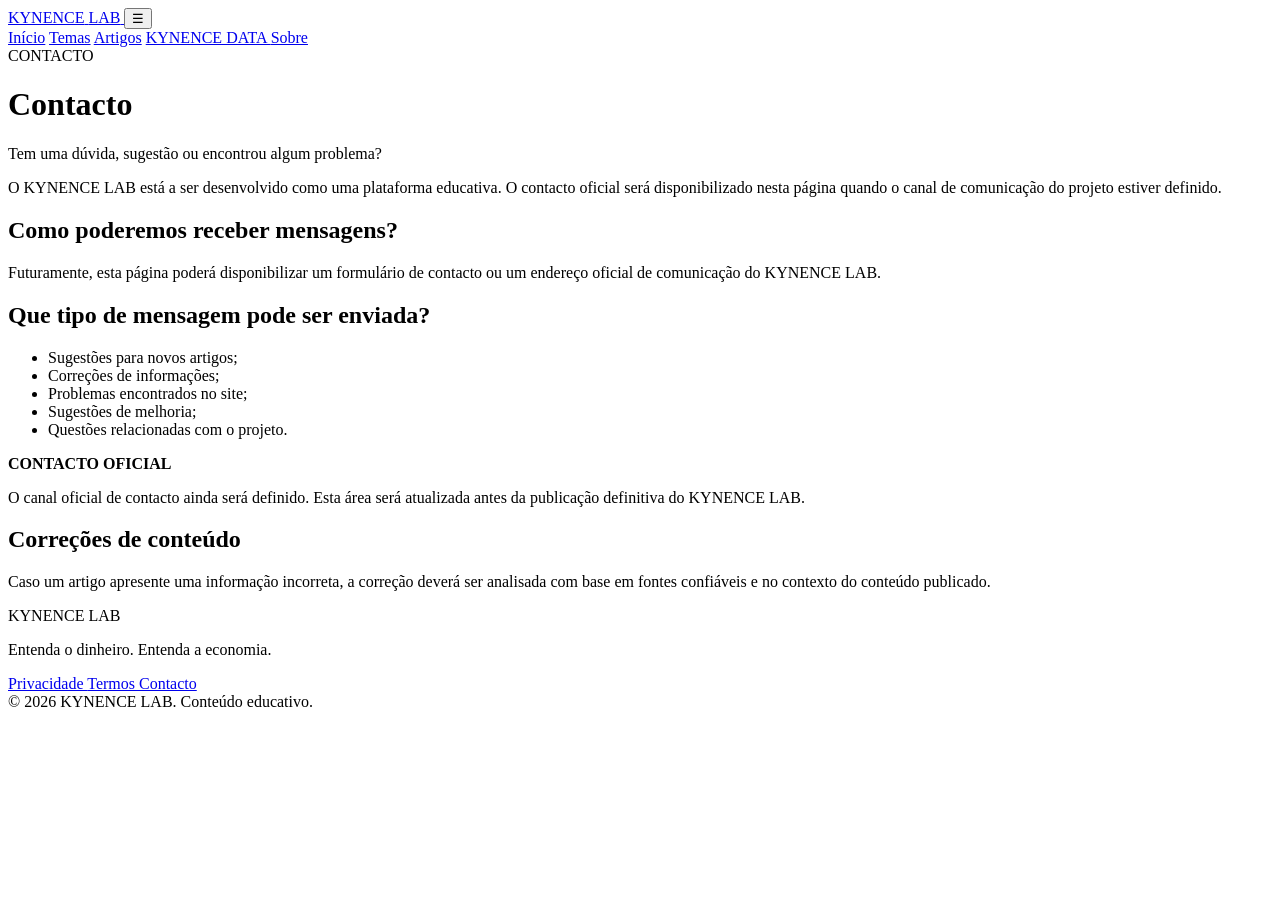
==== contacto.html @ fb1c8779 "Add files via upload" ====
<!DOCTYPE html><html lang="pt"><head><meta charset="UTF-8">

<meta
    name="viewport"
    content="width=device-width, initial-scale=1.0"
>

<title>Contacto — KYNENCE LAB</title>

<meta
    name="description"
    content="Entre em contacto com o KYNENCE LAB para questões, sugestões, correções ou informações sobre o projeto."
>

<meta
    name="robots"
    content="index, follow"
>

<meta
    name="author"
    content="KYNENCE LAB"
>

<meta
    name="theme-color"
    content="#0B1F33"
>

<meta
    property="og:type"
    content="website"
>

<meta
    property="og:site_name"
    content="KYNENCE LAB"
>

<meta
    property="og:title"
    content="Contacto — KYNENCE LAB"
>

<meta
    property="og:description"
    content="Entre em contacto com o KYNENCE LAB."
>

<meta
    property="og:locale"
    content="pt_PT"
>

<meta
    name="twitter:card"
    content="summary_large_image"
>

<meta
    name="twitter:title"
    content="Contacto — KYNENCE LAB"
>

<meta
    name="twitter:description"
    content="Entre em contacto com o KYNENCE LAB."
>

<link
    rel="stylesheet"
    href="Style.css"
>

</head><body><header class="header"><div class="header-container">

    <a
        href="index.html"
        class="logo"
        aria-label="KYNENCE LAB — Página inicial"
    >
        <span class="logo-main">KYNENCE</span>
        <span class="logo-lab">LAB</span>
    </a>

    <button
        class="menu-button"
        id="menuButton"
        type="button"
        aria-label="Abrir menu"
        aria-expanded="false"
        aria-controls="navigation"
    >
        ☰
    </button>

    <nav
        class="navigation"
        id="navigation"
        aria-label="Navegação principal"
    >

        <a href="index.html">Início</a>

        <a href="index.html#categorias">Temas</a>

        <a href="index.html#artigos">Artigos</a>

        <a href="index.html#kynenceDataSection">
            KYNENCE DATA
        </a>

        <a href="sobre.html">
            Sobre
        </a>

    </nav>

</div>

</header><main
    class="article-page"
    aria-labelledby="pageTitle"
><div class="container">

    <header class="article-header">

        <span class="article-category">
            CONTACTO
        </span>

        <h1 id="pageTitle">
            Contacto
        </h1>

        <p id="pageLead">
            Tem uma dúvida, sugestão ou encontrou algum problema?
        </p>

    </header>


    <article class="article-content">

        <p class="article-introduction">
            O KYNENCE LAB está a ser desenvolvido como uma
            plataforma educativa. O contacto oficial será
            disponibilizado nesta página quando o canal de
            comunicação do projeto estiver definido.
        </p>


        <h2>
            Como poderemos receber mensagens?
        </h2>

        <p>
            Futuramente, esta página poderá disponibilizar um
            formulário de contacto ou um endereço oficial de
            comunicação do KYNENCE LAB.
        </p>


        <h2>
            Que tipo de mensagem pode ser enviada?
        </h2>

        <ul>

            <li>
                Sugestões para novos artigos;
            </li>

            <li>
                Correções de informações;
            </li>

            <li>
                Problemas encontrados no site;
            </li>

            <li>
                Sugestões de melhoria;
            </li>

            <li>
                Questões relacionadas com o projeto.
            </li>

        </ul>


        <div class="info-box">

            <strong>
                CONTACTO OFICIAL
            </strong>

            <p>
                O canal oficial de contacto ainda será definido.
                Esta área será atualizada antes da publicação
                definitiva do KYNENCE LAB.
            </p>

        </div>


        <h2>
            Correções de conteúdo
        </h2>

        <p>
            Caso um artigo apresente uma informação incorreta,
            a correção deverá ser analisada com base em fontes
            confiáveis e no contexto do conteúdo publicado.
        </p>

    </article>

</div>

</main><footer class="footer"><div class="footer-container">

    <div class="footer-brand">

        <div class="logo">

            <span class="logo-main">
                KYNENCE
            </span>

            <span class="logo-lab">
                LAB
            </span>

        </div>

        <p>
            Entenda o dinheiro. Entenda a economia.
        </p>

    </div>


    <div class="footer-links">

        <a href="privacidade.html">
            Privacidade
        </a>

        <a href="termos.html">
            Termos
        </a>

        <a href="contacto.html">
            Contacto
        </a>

    </div>

</div>


<div class="footer-bottom">

    ©
    <span id="currentYear">
        2026
    </span>
    KYNENCE LAB. Conteúdo educativo.

</div>

</footer><script src="script.js"></script></body></html>
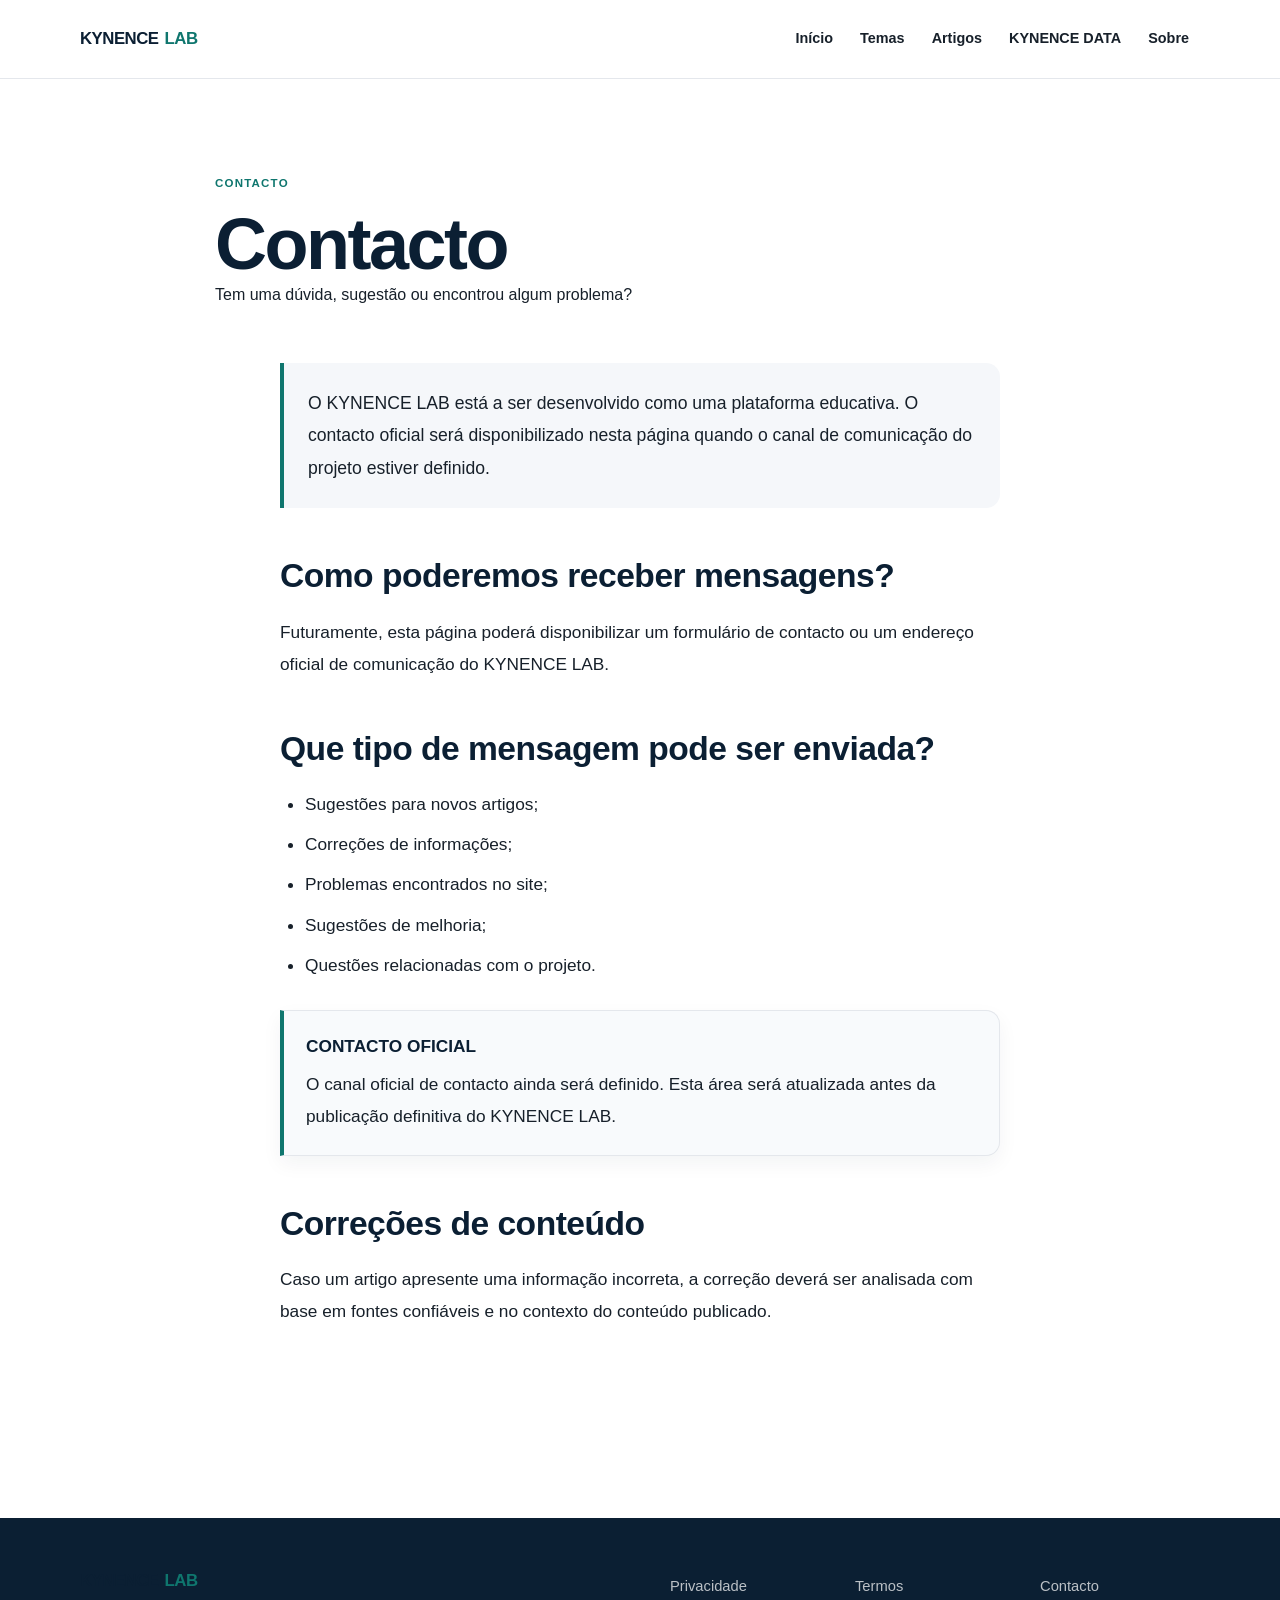
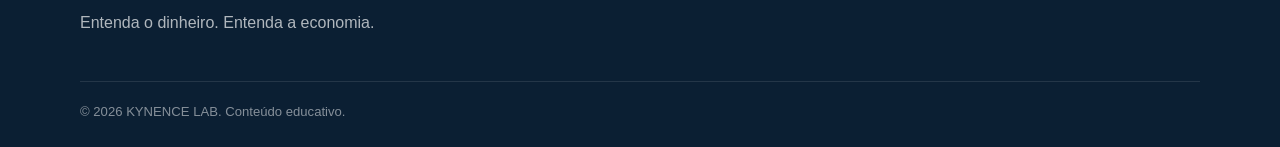
==== commit 90711f49: "Add files via upload Novo atualizações de erros." ====
--- a/contacto.html
+++ b/contacto.html
@@ -69,7 +69,7 @@
 
 <link
     rel="stylesheet"
-    href="Style.css"
+    href="style.css"
 >
 
 </head><body><header class="header"><div class="header-container">
--- a/style.css
+++ b/style.css
@@ -0,0 +1,4710 @@
+/* =========================================================
+   KYNENCE LAB
+   STYLE.CSS
+   V1.1 — SISTEMA VISUAL UNIFICADO
+   ========================================================= */
+
+
+/* =========================================================
+   1. VARIÁVEIS
+   ========================================================= */
+
+:root {
+
+    --navy: #0B1F33;
+    --navy-light: #123653;
+
+    --teal: #0F766E;
+    --teal-light: #5EEAD4;
+
+    --green: #16A34A;
+
+    --white: #FFFFFF;
+    --light: #F5F7FA;
+    --light-2: #F8FAFC;
+
+    --text: #17202A;
+    --muted: #667085;
+
+    --border: #E4E7EC;
+
+    --danger: #B42318;
+
+    --radius: 18px;
+    --radius-small: 12px;
+    --radius-large: 24px;
+
+    --max-width: 1120px;
+    --content-width: 720px;
+
+    --shadow-small:
+        0 8px 20px rgba(11, 31, 51, 0.05);
+
+    --shadow-medium:
+        0 15px 35px rgba(11, 31, 51, 0.08);
+
+    --shadow-large:
+        0 20px 50px rgba(11, 31, 51, 0.12);
+}
+
+
+/* =========================================================
+   2. RESET
+   ========================================================= */
+
+* {
+    margin: 0;
+    padding: 0;
+    box-sizing: border-box;
+}
+
+html {
+    scroll-behavior: smooth;
+}
+
+body {
+
+    min-height: 100vh;
+
+    font-family:
+        Inter,
+        -apple-system,
+        BlinkMacSystemFont,
+        "Segoe UI",
+        sans-serif;
+
+    background: var(--white);
+
+    color: var(--text);
+
+    line-height: 1.6;
+
+    -webkit-font-smoothing: antialiased;
+    text-rendering: optimizeLegibility;
+}
+
+img {
+    display: block;
+    max-width: 100%;
+}
+
+a {
+    color: inherit;
+    text-decoration: none;
+}
+
+button,
+input {
+    font: inherit;
+}
+
+button {
+    cursor: pointer;
+}
+
+::selection {
+    background: var(--teal);
+    color: var(--white);
+}
+
+
+/* =========================================================
+   3. CONTAINER
+   ========================================================= */
+
+.container {
+
+    width: min(
+        calc(100% - 40px),
+        var(--max-width)
+    );
+
+    margin-left: auto;
+    margin-right: auto;
+}
+
+
+/* =========================================================
+   4. HEADER
+   ========================================================= */
+
+.header {
+
+    position: sticky;
+
+    top: 0;
+
+    z-index: 1000;
+
+    background:
+        rgba(255, 255, 255, 0.96);
+
+    border-bottom:
+        1px solid var(--border);
+
+    backdrop-filter:
+        blur(12px);
+}
+
+.header-container {
+
+    width: min(
+        calc(100% - 40px),
+        var(--max-width)
+    );
+
+    min-height: 74px;
+
+    margin: auto;
+
+    display: flex;
+
+    align-items: center;
+
+    justify-content: space-between;
+}
+
+
+/* =========================================================
+   5. LOGO
+   ========================================================= */
+
+.logo {
+
+    display: inline-flex;
+
+    align-items: baseline;
+
+    gap: 6px;
+
+    font-size: 1.05rem;
+
+    font-weight: 800;
+
+    letter-spacing: -0.5px;
+}
+
+.logo-main {
+    color: var(--navy);
+}
+
+.logo-lab {
+    color: var(--teal);
+}
+
+
+/* =========================================================
+   6. MENU MOBILE
+   ========================================================= */
+
+.menu-button {
+
+    width: 44px;
+    height: 44px;
+
+    display: flex;
+
+    align-items: center;
+    justify-content: center;
+
+    border: 0;
+
+    border-radius: var(--radius-small);
+
+    background: var(--light);
+
+    color: var(--navy);
+
+    font-size: 1.2rem;
+
+    transition:
+        background 0.2s ease,
+        transform 0.2s ease;
+}
+
+.menu-button:hover {
+    background: #E9EDF2;
+}
+
+.menu-button:active {
+    transform: scale(0.96);
+}
+
+
+/* =========================================================
+   7. NAVEGAÇÃO
+   ========================================================= */
+
+.navigation {
+
+    display: none;
+
+    position: absolute;
+
+    top: 74px;
+
+    left: 16px;
+    right: 16px;
+
+    padding: 12px;
+
+    flex-direction: column;
+
+    background: var(--white);
+
+    border:
+        1px solid var(--border);
+
+    border-radius: 16px;
+
+    box-shadow: var(--shadow-large);
+}
+
+.navigation.active {
+    display: flex;
+}
+
+.navigation a {
+
+    display: block;
+
+    padding: 12px 14px;
+
+    border-radius: 10px;
+
+    color: var(--text);
+
+    font-size: 0.92rem;
+
+    font-weight: 600;
+
+    transition:
+        background 0.2s ease,
+        color 0.2s ease;
+}
+
+.navigation a:hover {
+
+    background: var(--light);
+
+    color: var(--teal);
+}
+
+
+/* =========================================================
+   8. HERO
+   ========================================================= */
+
+.hero {
+
+    background:
+        linear-gradient(
+            135deg,
+            var(--navy),
+            var(--navy-light)
+        );
+
+    color: var(--white);
+
+    padding:
+        85px 20px 80px;
+}
+
+.hero-content {
+
+    width: min(
+        100%,
+        var(--max-width)
+    );
+
+    margin: auto;
+}
+
+.eyebrow {
+
+    display: inline-block;
+
+    margin-bottom: 18px;
+
+    color: #8DD3CA;
+
+    font-size: 0.75rem;
+
+    font-weight: 800;
+
+    letter-spacing: 1.4px;
+
+    text-transform: uppercase;
+}
+
+.hero h1 {
+
+    max-width: 820px;
+
+    font-size:
+        clamp(
+            2.4rem,
+            9vw,
+            5rem
+        );
+
+    line-height: 1.02;
+
+    letter-spacing: -2.5px;
+}
+
+.hero h1 span {
+    color: #6CCBC1;
+}
+
+.hero p {
+
+    max-width: 620px;
+
+    margin-top: 24px;
+
+    color: #D5DEE8;
+
+    font-size: 1.05rem;
+
+    line-height: 1.75;
+}
+
+
+/* =========================================================
+   9. BOTÕES
+   ========================================================= */
+
+.primary-button,
+.secondary-button {
+
+    display: inline-flex;
+
+    align-items: center;
+    justify-content: center;
+
+    min-height: 46px;
+
+    margin-top: 28px;
+
+    padding:
+        12px 20px;
+
+    border-radius: 10px;
+
+    font-weight: 700;
+
+    transition:
+        transform 0.2s ease,
+        opacity 0.2s ease,
+        box-shadow 0.2s ease;
+}
+
+.primary-button {
+
+    background: var(--white);
+
+    color: var(--navy);
+}
+
+.secondary-button {
+
+    background: transparent;
+
+    color: var(--white);
+
+    border:
+        1px solid
+        rgba(255, 255, 255, 0.25);
+}
+
+.primary-button:hover,
+.secondary-button:hover {
+
+    transform:
+        translateY(-2px);
+
+    opacity: 0.92;
+}
+
+.text-button {
+
+    display: inline-block;
+
+    margin-top: 20px;
+
+    color: var(--teal);
+
+    font-weight: 800;
+
+    transition:
+        color 0.2s ease;
+}
+
+.text-button:hover {
+    color: var(--green);
+}
+
+
+/* =========================================================
+   10. SEÇÕES
+   ========================================================= */
+
+.section {
+
+    width: min(
+        calc(100% - 40px),
+        var(--max-width)
+    );
+
+    margin: auto;
+
+    padding:
+        70px 0;
+}
+
+.section-heading {
+    margin-bottom: 32px;
+}
+
+.section-label {
+
+    display: block;
+
+    margin-bottom: 10px;
+
+    color: var(--teal);
+
+    font-size: 0.75rem;
+
+    font-weight: 800;
+
+    letter-spacing: 1.3px;
+
+    text-transform: uppercase;
+}
+
+.section-heading h2 {
+
+    color: var(--navy);
+
+    font-size:
+        clamp(
+            1.8rem,
+            6vw,
+            3rem
+        );
+
+    line-height: 1.1;
+
+    letter-spacing: -1px;
+}
+
+.section-heading p {
+
+    max-width: 600px;
+
+    margin-top: 12px;
+
+    color: var(--muted);
+}
+
+
+/* =========================================================
+   11. CATEGORIAS
+   ========================================================= */
+
+.category-grid {
+
+    display: grid;
+
+    grid-template-columns: 1fr;
+
+    gap: 14px;
+}
+
+.category-card {
+
+    display: block;
+
+    padding: 24px;
+
+    border:
+        1px solid var(--border);
+
+    border-radius: var(--radius);
+
+    background: var(--white);
+
+    transition:
+        transform 0.2s ease,
+        box-shadow 0.2s ease,
+        border-color 0.2s ease;
+}
+
+.category-card:hover {
+
+    transform:
+        translateY(-3px);
+
+    box-shadow:
+        var(--shadow-medium);
+
+    border-color:
+        rgba(15, 118, 110, 0.25);
+}
+
+.category-icon {
+
+    display: block;
+
+    margin-bottom: 15px;
+
+    font-size: 1.8rem;
+}
+
+.category-card h3 {
+
+    color: var(--navy);
+
+    font-size: 1.15rem;
+}
+
+.category-card p {
+
+    margin-top: 8px;
+
+    color: var(--muted);
+
+    font-size: 0.92rem;
+}
+
+
+/* =========================================================
+   12. ARTIGO DESTAQUE
+   ========================================================= */
+
+.featured-section {
+    padding-top: 20px;
+}
+
+.featured-card {
+
+    overflow: hidden;
+
+    border-radius:
+        var(--radius-large);
+
+    background:
+        linear-gradient(
+            135deg,
+            var(--navy),
+            var(--navy-light)
+        );
+
+    color: var(--white);
+
+    box-shadow:
+        var(--shadow-medium);
+}
+
+.featured-content {
+    padding: 35px 25px;
+}
+
+.featured-card .article-category {
+    color: var(--teal-light);
+}
+
+.featured-card h2 {
+
+    margin-top: 12px;
+
+    font-size:
+        clamp(
+            1.8rem,
+            6vw,
+            3rem
+        );
+
+    line-height: 1.1;
+
+    letter-spacing: -1px;
+}
+
+.featured-card p {
+
+    max-width: 650px;
+
+    margin-top: 15px;
+
+    color: #D5DEE8;
+}
+
+.article-meta {
+
+    display: flex;
+
+    flex-wrap: wrap;
+
+    gap: 8px;
+
+    margin-top: 20px;
+
+    color: #AEBCCC;
+
+    font-size: 0.8rem;
+}
+
+.featured-card .text-button {
+    color: #7DD3C7;
+}
+
+
+/* =========================================================
+   13. GRID DE ARTIGOS
+   ========================================================= */
+
+.articles-grid {
+
+    display: grid;
+
+    grid-template-columns: 1fr;
+
+    gap: 18px;
+}
+
+.article-card {
+
+    min-width: 0;
+
+    padding: 25px;
+
+    border:
+        1px solid var(--border);
+
+    border-radius: var(--radius);
+
+    background: var(--white);
+
+    transition:
+        transform 0.2s ease,
+        box-shadow 0.2s ease,
+        border-color 0.2s ease;
+}
+
+.article-card:hover {
+
+    transform:
+        translateY(-4px);
+
+    box-shadow:
+        var(--shadow-medium);
+
+    border-color:
+        rgba(15, 118, 110, 0.25);
+}
+
+.article-card h3 {
+
+    margin-top: 10px;
+
+    color: var(--navy);
+
+    font-size: 1.25rem;
+
+    line-height: 1.3;
+}
+
+.article-card p {
+
+    margin-top: 10px;
+
+    color: var(--muted);
+
+    line-height: 1.7;
+}
+
+.article-category {
+
+    display: inline-block;
+
+    color: var(--teal);
+
+    font-size: 0.72rem;
+
+    font-weight: 800;
+
+    letter-spacing: 1.2px;
+
+    text-transform: uppercase;
+}
+
+.article-card-meta {
+
+    margin-top: 15px;
+
+    color: #8A95A3;
+
+    font-size: 0.78rem;
+}
+
+.article-link {
+
+    display: inline-block;
+
+    margin-top: 16px;
+
+    color: var(--teal);
+
+    font-size: 0.9rem;
+
+    font-weight: 800;
+
+    transition:
+        color 0.2s ease;
+}
+
+.article-link:hover {
+    color: var(--green);
+}
+
+
+/* =========================================================
+   14. ESTADO VAZIO
+   ========================================================= */
+
+.empty-state {
+
+    grid-column:
+        1 / -1;
+
+    padding: 35px;
+
+    text-align: center;
+
+    border:
+        1px dashed var(--border);
+
+    border-radius: var(--radius);
+
+    background: var(--light);
+}
+
+.empty-state h3 {
+    color: var(--navy);
+}
+
+.empty-state p {
+
+    margin-top: 8px;
+
+    color: var(--muted);
+}
+
+
+/* =========================================================
+   15. KYNENCE DATA
+   ========================================================= */
+
+.data-section {
+
+    width: min(
+        calc(100% - 40px),
+        var(--max-width)
+    );
+
+    margin:
+        20px auto 75px;
+
+    padding:
+        45px 25px;
+
+    border-radius:
+        var(--radius-large);
+
+    background: var(--light);
+
+    display: grid;
+
+    gap: 35px;
+}
+
+.data-content h2 {
+
+    color: var(--navy);
+
+    font-size:
+        clamp(
+            1.8rem,
+            6vw,
+            3rem
+        );
+
+    line-height: 1.1;
+}
+
+.data-content p {
+
+    max-width: 550px;
+
+    margin-top: 15px;
+
+    color: var(--muted);
+}
+
+.data-visual {
+
+    min-height: 180px;
+
+    display: flex;
+
+    align-items: center;
+
+    justify-content: center;
+}
+
+.chart-placeholder {
+
+    position: relative;
+
+    width: 100%;
+
+    max-width: 400px;
+
+    height: 180px;
+
+    overflow: hidden;
+
+    border-bottom:
+        2px solid #B8C2CC;
+}
+
+.chart-placeholder span {
+
+    position: absolute;
+
+    bottom: 10px;
+    left: 50%;
+
+    transform:
+        translateX(-50%);
+
+    color: #9AA5B1;
+
+    font-size: 0.75rem;
+
+    font-weight: 800;
+
+    letter-spacing: 2px;
+}
+
+.chart-line {
+
+    position: absolute;
+
+    width: 120%;
+    height: 100px;
+
+    left: -10%;
+    top: 45px;
+
+    border-top:
+        4px solid var(--teal);
+
+    transform:
+        rotate(-5deg);
+}
+
+
+/* =========================================================
+   16. SOBRE
+   ========================================================= */
+
+.about-box {
+
+    max-width: 760px;
+
+    padding:
+        35px 25px;
+
+    border-left:
+        4px solid var(--teal);
+
+    border-radius:
+        0 var(--radius) var(--radius) 0;
+
+    background: var(--light);
+}
+
+.about-box h2 {
+
+    color: var(--navy);
+
+    font-size:
+        clamp(
+            1.8rem,
+            6vw,
+            2.7rem
+        );
+
+    line-height: 1.1;
+}
+
+.about-box p {
+
+    margin-top: 18px;
+
+    color: var(--muted);
+
+    line-height: 1.75;
+}
+
+
+/* =========================================================
+   17. PÁGINAS DE CATEGORIA
+   ========================================================= */
+
+.category-page {
+    min-height: 60vh;
+}
+
+.category-header {
+
+    padding:
+        65px 20px 55px;
+
+    background: var(--light);
+
+    border-bottom:
+        1px solid var(--border);
+}
+
+.category-header > * {
+
+    width: min(
+        100%,
+        var(--max-width)
+    );
+
+    margin-left: auto;
+    margin-right: auto;
+}
+
+.category-header h1 {
+
+    margin-top: 12px;
+
+    color: var(--navy);
+
+    font-size:
+        clamp(
+            2rem,
+            7vw,
+            3.5rem
+        );
+
+    line-height: 1.05;
+
+    letter-spacing: -1.5px;
+}
+
+.category-header p {
+
+    max-width: 700px;
+
+    margin-top: 18px;
+
+    color: var(--muted);
+
+    font-size: 1.05rem;
+
+    line-height: 1.7;
+}
+
+
+/* =========================================================
+   18. PÁGINA DE PESQUISA
+   ========================================================= */
+
+.search-page {
+    min-height: 60vh;
+}
+
+.search-header {
+
+    padding:
+        60px 20px 55px;
+
+    background:
+        linear-gradient(
+            135deg,
+            var(--navy),
+            var(--navy-light)
+        );
+
+    color: var(--white);
+}
+
+.search-header > * {
+
+    width: min(
+        100%,
+        var(--max-width)
+    );
+
+    margin-left: auto;
+    margin-right: auto;
+}
+
+.search-header h1 {
+
+    margin-top: 12px;
+
+    color: var(--white);
+
+    font-size:
+        clamp(
+            2rem,
+            8vw,
+            3.5rem
+        );
+
+    line-height: 1.05;
+}
+
+.search-header p {
+
+    max-width: 700px;
+
+    margin-top: 16px;
+
+    color:
+        rgba(255, 255, 255, 0.78);
+
+    line-height: 1.7;
+}
+
+
+/* =========================================================
+   19. FORMULÁRIO DE PESQUISA
+   ========================================================= */
+
+.search-form {
+
+    display: flex;
+
+    flex-direction: column;
+
+    gap: 12px;
+
+    max-width: 760px;
+
+    margin-top: 28px;
+}
+
+.search-form input {
+
+    width: 100%;
+
+    min-height: 52px;
+
+    padding:
+        0 17px;
+
+    border:
+        2px solid transparent;
+
+    border-radius: 12px;
+
+    background: var(--white);
+
+    color: var(--text);
+
+    font-family: inherit;
+
+    font-size: 1rem;
+
+    outline: none;
+
+    transition:
+        border-color 0.2s ease,
+        box-shadow 0.2s ease;
+}
+
+.search-form input::placeholder {
+    color: #8A95A3;
+}
+
+.search-form input:focus {
+
+    border-color:
+        var(--teal);
+
+    box-shadow:
+        0 0 0 4px
+        rgba(15, 118, 110, 0.18);
+}
+
+.search-button {
+
+    min-height: 52px;
+
+    padding:
+        0 20px;
+
+    border: 0;
+
+    border-radius: 12px;
+
+    background: var(--green);
+
+    color: var(--white);
+
+    font-weight: 800;
+
+    transition:
+        transform 0.2s ease,
+        filter 0.2s ease,
+        box-shadow 0.2s ease;
+}
+
+.search-button:hover {
+
+    filter: brightness(0.95);
+
+    transform:
+        translateY(-1px);
+
+    box-shadow:
+        0 8px 20px
+        rgba(0, 0, 0, 0.12);
+}
+
+.search-button:active {
+    transform: translateY(0);
+}
+
+.search-button:focus-visible {
+
+    outline:
+        3px solid var(--white);
+
+    outline-offset: 3px;
+}
+
+.search-info {
+
+    margin-bottom: 25px;
+
+    color: var(--muted);
+
+    font-size: 0.95rem;
+
+    font-weight: 700;
+}
+
+
+/* =========================================================
+   20. PÁGINA DO ARTIGO
+   ========================================================= */
+
+.article-page {
+
+    min-height: 60vh;
+
+    padding:
+        60px 20px 90px;
+}
+
+.article-header {
+
+    max-width: 850px;
+
+    margin: auto;
+
+    text-align: left;
+}
+
+.article-header h1 {
+
+    margin-top: 12px;
+
+    color: var(--navy);
+
+    font-size:
+        clamp(
+            2.3rem,
+            9vw,
+            4.5rem
+        );
+
+    line-height: 1.05;
+
+    letter-spacing: -2px;
+}
+
+.article-lead {
+
+    max-width: 720px;
+
+    margin-top: 20px;
+
+    color: var(--muted);
+
+    font-size:
+        clamp(
+            1.05rem,
+            3vw,
+            1.3rem
+        );
+
+    line-height: 1.7;
+}
+
+.article-information {
+
+    display: flex;
+
+    flex-wrap: wrap;
+
+    gap:
+        8px 14px;
+
+    margin-top: 22px;
+
+    padding-top: 18px;
+
+    border-top:
+        1px solid var(--border);
+
+    color: #7A8695;
+
+    font-size: 0.82rem;
+}
+
+
+/* =========================================================
+   21. CONTEÚDO DO ARTIGO
+   ========================================================= */
+
+.article-content {
+
+    width: min(
+        calc(100% - 0px),
+        var(--content-width)
+    );
+
+    margin:
+        55px auto 0;
+
+    font-size: 1.05rem;
+}
+
+.article-content p {
+
+    margin-top: 20px;
+
+    color: var(--text);
+
+    line-height: 1.85;
+}
+
+.article-content h2 {
+
+    margin-top: 48px;
+
+    color: var(--navy);
+
+    font-size:
+        clamp(
+            1.5rem,
+            5vw,
+            2.1rem
+        );
+
+    line-height: 1.2;
+
+    letter-spacing: -0.5px;
+}
+
+.article-content ul {
+
+    margin-top: 20px;
+
+    padding-left: 25px;
+}
+
+.article-content li {
+
+    margin-top: 10px;
+
+    color: var(--text);
+
+    line-height: 1.75;
+}
+
+.article-introduction {
+
+    margin-top: 0;
+
+    padding: 24px;
+
+    border-left:
+        4px solid var(--teal);
+
+    border-radius:
+        0 14px 14px 0;
+
+    background: var(--light);
+
+    color: #344054;
+
+    font-size: 1.1rem;
+
+    font-weight: 500;
+}
+
+.article-introduction p {
+    margin-top: 0;
+}
+
+
+/* =========================================================
+   22. CAIXA DE INFORMAÇÃO
+   ========================================================= */
+
+.info-box {
+
+    margin:
+        30px 0;
+
+    padding: 22px;
+
+    border:
+        1px solid var(--border);
+
+    border-left:
+        4px solid var(--teal);
+
+    border-radius:
+        0 14px 14px 0;
+
+    background: var(--light-2);
+
+    box-shadow:
+        var(--shadow-small);
+}
+
+.info-box strong {
+    color: var(--navy);
+}
+
+.info-box p {
+    margin-top: 8px;
+}
+
+
+/* =========================================================
+   23. RESUMO DO ARTIGO
+   ========================================================= */
+
+.article-summary {
+
+    margin-top: 55px;
+
+    padding: 28px;
+
+    border-radius: var(--radius);
+
+    background: var(--navy);
+
+    color: var(--white);
+}
+
+.article-summary h2 {
+
+    margin-top: 0;
+
+    color: var(--white);
+}
+
+.article-summary p {
+
+    color:
+        rgba(255, 255, 255, 0.82);
+}
+
+.article-summary li {
+
+    color: #D5DEE8;
+}
+
+
+/* =========================================================
+   24. AVISO EDUCACIONAL
+   ========================================================= */
+
+.article-disclaimer {
+
+    margin-top: 35px;
+
+    padding: 22px;
+
+    border:
+        1px solid
+        rgba(15, 118, 110, 0.2);
+
+    border-radius: 14px;
+
+    background:
+        rgba(15, 118, 110, 0.06);
+
+    color: var(--muted);
+
+    font-size: 0.9rem;
+
+    line-height: 1.7;
+}
+
+.article-disclaimer strong {
+    color: var(--navy);
+}
+
+.article-disclaimer p {
+    margin-top: 8px;
+}
+
+
+/* =========================================================
+   25. FONTES
+   ========================================================= */
+
+.article-sources {
+
+    margin-top: 50px;
+
+    padding-top: 30px;
+
+    border-top:
+        1px solid var(--border);
+}
+
+.article-sources h2 {
+
+    margin-top: 0;
+
+    color: var(--navy);
+
+    font-size: 1.4rem;
+}
+
+.article-sources p {
+
+    color: var(--muted);
+
+    font-size: 0.92rem;
+}
+
+.article-sources ul {
+    margin-top: 15px;
+}
+
+
+/* =========================================================
+   26. ARTIGOS RELACIONADOS
+   ========================================================= */
+
+.related-articles {
+
+    margin-top: 60px;
+
+    padding-top: 35px;
+
+    border-top:
+        1px solid var(--border);
+}
+
+.related-articles h2 {
+
+    margin-top: 0;
+
+    color: var(--navy);
+}
+
+.related-grid {
+
+    display: grid;
+
+    grid-template-columns: 1fr;
+
+    gap: 14px;
+
+    margin-top: 20px;
+}
+
+.related-card {
+
+    display: block;
+
+    padding: 20px;
+
+    border:
+        1px solid var(--border);
+
+    border-radius: 15px;
+
+    background: var(--white);
+
+    transition:
+        transform 0.2s ease,
+        box-shadow 0.2s ease,
+        border-color 0.2s ease;
+}
+
+.related-card:hover {
+
+    transform:
+        translateY(-2px);
+
+    box-shadow:
+        var(--shadow-small);
+
+    border-color:
+        rgba(15, 118, 110, 0.25);
+}
+
+.related-card span {
+
+    display: block;
+
+    color: var(--teal);
+
+    font-size: 0.7rem;
+
+    font-weight: 800;
+
+    letter-spacing: 1px;
+
+    text-transform: uppercase;
+}
+
+.related-card strong {
+
+    display: block;
+
+    margin-top: 7px;
+
+    color: var(--navy);
+}
+
+
+/* =========================================================
+   27. RODAPÉ
+   ========================================================= */
+
+.site-footer,
+.footer {
+
+    margin-top: 80px;
+
+    padding:
+        50px 20px 0;
+
+    background: var(--navy);
+
+    color: var(--white);
+}
+
+.footer-container,
+.footer-main {
+
+    width: min(
+        100%,
+        var(--max-width)
+    );
+
+    margin: auto;
+
+    display: flex;
+
+    flex-direction: column;
+
+    gap: 32px;
+
+    padding-bottom: 35px;
+}
+
+.footer-brand {
+    max-width: 340px;
+}
+
+.footer-brand p,
+.footer-main p {
+
+    margin-top: 14px;
+
+    color:
+        rgba(255, 255, 255, 0.68);
+
+    line-height: 1.7;
+}
+
+.footer-logo {
+
+    display: inline-flex;
+
+    align-items: baseline;
+
+    gap: 7px;
+
+    text-decoration: none;
+}
+
+.footer-logo .logo-main {
+    color: var(--white);
+}
+
+.footer-logo .logo-lab {
+    color: var(--teal-light);
+}
+
+.footer-links {
+
+    display: grid;
+
+    grid-template-columns:
+        repeat(2, minmax(0, 1fr));
+
+    gap:
+        8px 20px;
+
+    margin: 0;
+
+    padding: 0;
+}
+
+.footer-links a {
+
+    display: block;
+
+    padding: 8px 0;
+
+    color:
+        rgba(255, 255, 255, 0.72);
+
+    font-size: 0.92rem;
+
+    line-height: 1.4;
+
+    transition:
+        color 0.2s ease;
+}
+
+.footer-links a:hover {
+    color: var(--white);
+}
+
+.footer-bottom {
+
+    width: min(
+        100%,
+        var(--max-width)
+    );
+
+    margin: auto;
+
+    padding:
+        20px 0 25px;
+
+    border-top:
+        1px solid
+        rgba(255, 255, 255, 0.10);
+
+    color:
+        rgba(255, 255, 255, 0.50);
+
+    font-size: 0.82rem;
+
+    line-height: 1.5;
+}
+
+
+/* =========================================================
+   28. ACESSIBILIDADE
+   ========================================================= */
+
+.sr-only {
+
+    position: absolute;
+
+    width: 1px;
+    height: 1px;
+
+    padding: 0;
+    margin: -1px;
+
+    overflow: hidden;
+
+    clip: rect(0, 0, 0, 0);
+
+    white-space: nowrap;
+
+    border: 0;
+}
+
+a:focus-visible,
+button:focus-visible,
+input:focus-visible {
+
+    outline:
+        3px solid var(--teal);
+
+    outline-offset: 3px;
+}
+
+
+/* =========================================================
+   29. TABLET
+   ========================================================= */
+
+@media (min-width: 600px) {
+
+    .category-grid {
+
+        grid-template-columns:
+            repeat(2, 1fr);
+    }
+
+    .articles-grid {
+
+        grid-template-columns:
+            repeat(2, 1fr);
+    }
+
+    .data-section {
+
+        padding:
+            55px 45px;
+
+        grid-template-columns:
+            1fr 1fr;
+
+        align-items: center;
+    }
+
+    .related-grid {
+
+        grid-template-columns:
+            repeat(2, 1fr);
+    }
+}
+
+
+/* =========================================================
+   30. DESKTOP
+   ========================================================= */
+
+@media (min-width: 850px) {
+
+    .header-container {
+        min-height: 78px;
+    }
+
+    .menu-button {
+        display: none;
+    }
+
+    .navigation {
+
+        position: static;
+
+        display: flex;
+
+        flex-direction: row;
+
+        align-items: center;
+
+        gap: 5px;
+
+        padding: 0;
+
+        border: 0;
+
+        border-radius: 0;
+
+        box-shadow: none;
+
+        background: transparent;
+    }
+
+    .navigation a {
+
+        padding:
+            8px 11px;
+
+        font-size: 0.9rem;
+    }
+
+    .hero {
+
+        padding:
+            130px 25px 120px;
+    }
+
+    .section {
+        padding:
+            85px 0;
+    }
+
+    .category-grid {
+
+        grid-template-columns:
+            repeat(3, 1fr);
+    }
+
+    .articles-grid {
+
+        grid-template-columns:
+            repeat(3, 1fr);
+    }
+
+    .data-section {
+
+        margin-bottom: 100px;
+    }
+
+    .article-page {
+
+        padding:
+            90px 20px 110px;
+    }
+
+    .article-header h1 {
+        letter-spacing: -2.5px;
+    }
+
+    .category-header {
+
+        padding:
+            90px 20px 70px;
+    }
+
+    .search-header {
+
+        padding:
+            90px 20px 75px;
+    }
+
+    .search-form {
+
+        flex-direction: row;
+
+        align-items: stretch;
+    }
+
+    .search-form input {
+        flex: 1;
+    }
+
+    .search-button {
+        min-width: 150px;
+    }
+
+    .footer-container,
+    .footer-main {
+
+        display: grid;
+
+        grid-template-columns:
+            minmax(240px, 1fr)
+            minmax(300px, 1fr);
+
+        gap: 60px;
+
+        align-items: start;
+
+        padding-bottom: 45px;
+    }
+
+    .footer-links {
+
+        grid-template-columns:
+            repeat(3, minmax(0, 1fr));
+
+        gap:
+            10px 25px;
+    }
+}
+
+
+/* =========================================================
+   31. TELAS GRANDES
+   ========================================================= */
+
+@media (min-width: 1100px) {
+
+    .hero h1 {
+        max-width: 900px;
+    }
+
+    .featured-content {
+        padding:
+            50px 55px;
+    }
+
+    .article-content {
+        font-size: 1.08rem;
+    }
+}
+
+
+/* =========================================================
+   32. REDUZIR MOVIMENTO
+   ========================================================= */
+
+@media (prefers-reduced-motion: reduce) {
+
+    html {
+        scroll-behavior: auto;
+    }
+
+    *,
+    *::before,
+    *::after {
+
+        transition: none !important;
+
+        animation: none !important;
+    }
+}
+
+
+/* =========================================================
+   FIM DO STYLE.CSS
+   KYNENCE LAB V1.1
+   ========================================================= */
+   
+/* ==========================================================
+   KYNENCE DATA V1
+   ========================================================== */
+
+
+/* ----------------------------------------------------------
+   SECÇÃO
+   ---------------------------------------------------------- */
+
+.data-section {
+    padding: 72px 0;
+    background: var(--light);
+}
+
+
+/* ----------------------------------------------------------
+   CABEÇALHO
+   ---------------------------------------------------------- */
+
+.data-section .section-heading {
+    max-width: 720px;
+    margin-bottom: 32px;
+}
+
+.data-section .section-label {
+    display: inline-block;
+
+    margin-bottom: 10px;
+
+    font-size: 0.78rem;
+    font-weight: 800;
+
+    letter-spacing: 0.08em;
+    text-transform: uppercase;
+
+    color: var(--teal);
+}
+
+.data-section .section-heading h2 {
+    margin: 0 0 12px;
+
+    font-size: clamp(1.8rem, 5vw, 2.5rem);
+    line-height: 1.15;
+
+    color: var(--navy);
+}
+
+.data-section .section-heading p {
+    margin: 0;
+
+    line-height: 1.7;
+
+    color: var(--muted);
+}
+
+
+/* ----------------------------------------------------------
+   GRELHA DOS INDICADORES
+   ---------------------------------------------------------- */
+
+.data-grid {
+    display: grid;
+
+    grid-template-columns: 1fr;
+
+    gap: 16px;
+}
+
+
+/* ----------------------------------------------------------
+   CARTÃO
+   ---------------------------------------------------------- */
+
+.data-card {
+    padding: 22px;
+
+    background: var(--white);
+
+    border: 1px solid var(--border);
+    border-radius: var(--radius);
+
+    box-shadow: 0 8px 24px rgba(11, 31, 51, 0.05);
+
+    transition:
+        transform 0.2s ease,
+        box-shadow 0.2s ease,
+        border-color 0.2s ease;
+}
+
+.data-card:hover {
+    transform: translateY(-3px);
+
+    border-color: rgba(15, 118, 110, 0.3);
+
+    box-shadow: 0 14px 30px rgba(11, 31, 51, 0.09);
+}
+
+
+/* ----------------------------------------------------------
+   PARTE SUPERIOR
+   ---------------------------------------------------------- */
+
+.data-card-top {
+    display: flex;
+
+    align-items: center;
+    justify-content: space-between;
+
+    gap: 12px;
+
+    margin-bottom: 18px;
+}
+
+.data-card-name {
+    margin: 0;
+
+    font-size: 1rem;
+    font-weight: 750;
+
+    color: var(--navy);
+}
+
+.data-card-period {
+    flex-shrink: 0;
+
+    padding: 5px 9px;
+
+    border-radius: 999px;
+
+    background: var(--light);
+
+    font-size: 0.72rem;
+    font-weight: 700;
+
+    color: var(--muted);
+}
+
+
+/* ----------------------------------------------------------
+   VALOR
+   ---------------------------------------------------------- */
+
+.data-card-value {
+    display: flex;
+
+    align-items: baseline;
+
+    gap: 5px;
+
+    margin-bottom: 8px;
+}
+
+.data-card-number {
+    font-size: 2rem;
+    font-weight: 800;
+
+    line-height: 1;
+
+    color: var(--navy);
+}
+
+.data-card-unit {
+    font-size: 0.9rem;
+    font-weight: 700;
+
+    color: var(--muted);
+}
+
+
+/* ----------------------------------------------------------
+   VARIAÇÃO
+   ---------------------------------------------------------- */
+
+.data-card-variation {
+    display: inline-flex;
+
+    align-items: center;
+
+    padding: 5px 9px;
+
+    border-radius: 999px;
+
+    font-size: 0.75rem;
+    font-weight: 750;
+
+    margin-bottom: 14px;
+}
+
+.data-card-variation.neutro {
+    background: var(--light);
+
+    color: var(--muted);
+}
+
+.data-card-variation.positivo {
+    background: #ECFDF3;
+
+    color: var(--green);
+}
+
+.data-card-variation.negativo {
+    background: #FEF2F2;
+
+    color: #B42318;
+}
+
+
+/* ----------------------------------------------------------
+   DESCRIÇÃO
+   ---------------------------------------------------------- */
+
+.data-card-description {
+    margin: 0;
+
+    font-size: 0.88rem;
+    line-height: 1.6;
+
+    color: var(--muted);
+}
+
+
+/* ----------------------------------------------------------
+   FONTE
+   ---------------------------------------------------------- */
+
+.data-card-source {
+    margin-top: 18px;
+    padding-top: 14px;
+
+    border-top: 1px solid var(--border);
+
+    font-size: 0.72rem;
+
+    color: var(--muted);
+}
+
+.data-card-source strong {
+    color: var(--text);
+}
+
+
+/* ----------------------------------------------------------
+   RODAPÉ DA SECÇÃO
+   ---------------------------------------------------------- */
+
+.data-footer {
+    margin-top: 22px;
+
+    padding: 16px 18px;
+
+    border-left: 4px solid var(--teal);
+
+    background: var(--white);
+
+    border-radius: var(--radius-small);
+}
+
+.data-footer p {
+    margin: 0;
+
+    font-size: 0.82rem;
+    line-height: 1.6;
+
+    color: var(--muted);
+}
+
+.data-footer strong {
+    color: var(--text);
+}
+
+
+/* ----------------------------------------------------------
+   TABLET
+   ---------------------------------------------------------- */
+
+@media (min-width: 600px) {
+
+    .data-grid {
+        grid-template-columns: repeat(2, 1fr);
+    }
+
+}
+
+
+/* ----------------------------------------------------------
+   DESKTOP
+   ---------------------------------------------------------- */
+
+@media (min-width: 900px) {
+
+    .data-section {
+        padding: 90px 0;
+    }
+
+    .data-grid {
+        grid-template-columns: repeat(4, 1fr);
+    }
+
+    .data-card {
+        min-height: 260px;
+    }
+
+}
+
+
+/* ----------------------------------------------------------
+   ACESSIBILIDADE
+   ---------------------------------------------------------- */
+
+@media (prefers-reduced-motion: reduce) {
+
+    .data-card {
+        transition: none;
+    }
+
+    .data-card:hover {
+        transform: none;
+    }
+
+}
+
+/* ==========================================================
+   KYNENCE DATA V1.5
+   Apresentação profissional dos indicadores
+   ========================================================== */
+
+
+/* ----------------------------------------------------------
+   Estado do indicador
+   ---------------------------------------------------------- */
+
+.data-card-status {
+    display: inline-flex;
+    align-items: center;
+    justify-content: center;
+
+    padding: 5px 9px;
+
+    border-radius: 999px;
+
+    font-size: 0.7rem;
+    font-weight: 700;
+
+    white-space: nowrap;
+}
+
+.data-card-status.positivo {
+    background: #DCFCE7;
+    color: #166534;
+}
+
+.data-card-status.neutro {
+    background: #F2F4F7;
+    color: #667085;
+}
+
+
+/* ----------------------------------------------------------
+   Topo do cartão
+   ---------------------------------------------------------- */
+
+.data-card-top {
+    display: flex;
+    align-items: flex-start;
+    justify-content: space-between;
+    gap: 12px;
+}
+
+
+/* ----------------------------------------------------------
+   Nome do indicador
+   ---------------------------------------------------------- */
+
+.data-card-name {
+    display: block;
+
+    font-size: 0.95rem;
+    font-weight: 800;
+
+    color: var(--navy);
+
+    line-height: 1.35;
+}
+
+
+/* ----------------------------------------------------------
+   Período
+   ---------------------------------------------------------- */
+
+.data-card-period {
+    display: block;
+
+    margin-top: 4px;
+
+    font-size: 0.75rem;
+    color: var(--muted);
+}
+
+
+/* ----------------------------------------------------------
+   Valor
+   ---------------------------------------------------------- */
+
+.data-card-value {
+    display: flex;
+    align-items: baseline;
+    gap: 7px;
+
+    margin-top: 22px;
+    margin-bottom: 14px;
+}
+
+
+.data-card-number {
+    font-size: clamp(1.7rem, 5vw, 2.25rem);
+
+    font-weight: 800;
+
+    line-height: 1;
+
+    color: var(--navy);
+
+    letter-spacing: -0.03em;
+}
+
+
+.data-card-unit {
+    font-size: 0.9rem;
+
+    font-weight: 700;
+
+    color: var(--teal);
+}
+
+
+/* ----------------------------------------------------------
+   Descrição
+   ---------------------------------------------------------- */
+
+.data-card-description {
+    margin: 0 0 18px;
+
+    font-size: 0.82rem;
+
+    line-height: 1.55;
+
+    color: var(--muted);
+}
+
+
+/* ----------------------------------------------------------
+   Fonte
+   ---------------------------------------------------------- */
+
+.data-card-source {
+    display: flex;
+    align-items: center;
+    gap: 5px;
+
+    padding-top: 13px;
+
+    border-top: 1px solid var(--border);
+
+    font-size: 0.75rem;
+
+    color: var(--muted);
+}
+
+
+.data-card-source a {
+    color: var(--teal);
+
+    font-weight: 700;
+
+    text-decoration: none;
+}
+
+
+.data-card-source a:hover {
+    text-decoration: underline;
+}
+
+
+.data-source-arrow {
+    margin-left: 2px;
+}
+
+
+/* ----------------------------------------------------------
+   Cartão
+   ---------------------------------------------------------- */
+
+.data-card {
+    position: relative;
+
+    overflow: hidden;
+
+    transition:
+        transform 0.2s ease,
+        box-shadow 0.2s ease,
+        border-color 0.2s ease;
+}
+
+
+.data-card:hover {
+    transform: translateY(-3px);
+
+    border-color: rgba(15, 118, 110, 0.25);
+
+    box-shadow:
+        0 12px 30px rgba(11, 31, 51, 0.08);
+}
+
+
+/* ----------------------------------------------------------
+   Barra superior decorativa
+   ---------------------------------------------------------- */
+
+.data-card::before {
+    content: "";
+
+    position: absolute;
+
+    top: 0;
+    left: 0;
+
+    width: 100%;
+    height: 3px;
+
+    background: var(--teal);
+}
+
+
+/* ----------------------------------------------------------
+   Estado vazio
+   ---------------------------------------------------------- */
+
+.data-empty {
+    grid-column: 1 / -1;
+
+    padding: 30px;
+
+    border: 1px dashed var(--border);
+
+    border-radius: var(--radius);
+
+    text-align: center;
+
+    color: var(--muted);
+}
+
+
+/* ----------------------------------------------------------
+   Tablet
+   ---------------------------------------------------------- */
+
+@media (min-width: 700px) {
+
+    .data-card-status {
+        font-size: 0.72rem;
+    }
+
+}
+
+
+/* ----------------------------------------------------------
+   Desktop
+   ---------------------------------------------------------- */
+
+@media (min-width: 1024px) {
+
+    .data-card-number {
+        font-size: 2rem;
+    }
+
+}
+
+/* ==========================================================
+   KYNENCE DATA V1.6-B
+   HISTÓRICO DOS INDICADORES
+   ========================================================== */
+
+
+/* ----------------------------------------------------------
+   Botão "Ver histórico"
+   ---------------------------------------------------------- */
+
+.data-history-button {
+    
+    width: 100%;
+    
+    margin-top: 16px;
+    
+    padding: 10px 14px;
+    
+    border: 1px solid var(--border);
+    
+    border-radius: 10px;
+    
+    background: var(--light-2);
+    
+    color: var(--navy);
+    
+    font-family: inherit;
+    
+    font-size: 0.82rem;
+    
+    font-weight: 700;
+    
+    cursor: pointer;
+    
+    transition:
+        background 0.2s ease,
+        border-color 0.2s ease;
+    
+}
+
+
+.data-history-button:hover {
+    
+    background: var(--light);
+    
+    border-color: var(--teal);
+    
+}
+
+
+/* ----------------------------------------------------------
+   Área do histórico
+   ---------------------------------------------------------- */
+
+.data-history {
+    
+    display: none;
+    
+    margin-top: 14px;
+    
+    padding-top: 14px;
+    
+    border-top: 1px solid var(--border);
+    
+}
+
+
+.data-history.aberto {
+    
+    display: block;
+    
+}
+
+
+/* ----------------------------------------------------------
+   Cabeçalho
+   ---------------------------------------------------------- */
+
+.data-history-header {
+    
+    display: flex;
+    
+    align-items: center;
+    
+    justify-content: space-between;
+    
+    gap: 10px;
+    
+    margin-bottom: 10px;
+    
+}
+
+
+.data-history-header strong {
+    
+    color: var(--navy);
+    
+    font-size: 0.85rem;
+    
+}
+
+
+.data-history-header span {
+    
+    color: var(--muted);
+    
+    font-size: 0.72rem;
+    
+}
+
+
+/* ----------------------------------------------------------
+   Lista
+   ---------------------------------------------------------- */
+
+.data-history-list {
+    
+    display: flex;
+    
+    flex-direction: column;
+    
+    gap: 6px;
+    
+}
+
+
+/* ----------------------------------------------------------
+   Linha
+   ---------------------------------------------------------- */
+
+.data-history-row {
+    
+    display: flex;
+    
+    align-items: center;
+    
+    justify-content: space-between;
+    
+    gap: 12px;
+    
+    padding: 8px 10px;
+    
+    border-radius: 8px;
+    
+    background: var(--light-2);
+    
+}
+
+
+.data-history-year {
+    
+    color: var(--muted);
+    
+    font-size: 0.78rem;
+    
+    font-weight: 600;
+    
+}
+
+
+.data-history-value {
+    
+    color: var(--navy);
+    
+    font-size: 0.82rem;
+    
+}
+
+
+.data-history-value small {
+    
+    color: var(--teal);
+    
+    font-size: 0.7rem;
+    
+    font-weight: 700;
+    
+}
+
+
+/* ----------------------------------------------------------
+   Histórico vazio
+   ---------------------------------------------------------- */
+
+.data-history-empty {
+    
+    padding: 12px;
+    
+    border-radius: 8px;
+    
+    background: var(--light-2);
+    
+    color: var(--muted);
+    
+    font-size: 0.78rem;
+    
+    text-align: center;
+    
+}
+
+
+/* ----------------------------------------------------------
+   Acessibilidade
+   ---------------------------------------------------------- */
+
+.data-history-button:focus-visible {
+    
+    outline: 3px solid rgba(15, 118, 110, 0.25);
+    
+    outline-offset: 2px;
+    
+}
+
+
+/* ----------------------------------------------------------
+   Desktop
+   ---------------------------------------------------------- */
+
+@media (min-width: 1024px) {
+    
+    .data-history-row {
+        
+        padding: 9px 11px;
+        
+    }
+    
+}
+
+/* ==========================================================
+   KYNENCE DATA V1.6-C
+   GRÁFICOS HISTÓRICOS
+   ========================================================== */
+
+
+/* ----------------------------------------------------------
+   Área do gráfico
+   ---------------------------------------------------------- */
+
+.data-chart-wrapper {
+
+    margin-top: 18px;
+
+    padding: 14px;
+
+    border: 1px solid var(--border);
+
+    border-radius: 14px;
+
+    background: var(--white);
+
+}
+
+
+/* ----------------------------------------------------------
+   Cabeçalho do gráfico
+   ---------------------------------------------------------- */
+
+.data-chart-heading {
+
+    display: flex;
+
+    align-items: center;
+
+    justify-content: space-between;
+
+    gap: 10px;
+
+    margin-bottom: 8px;
+
+}
+
+
+.data-chart-heading strong {
+
+    color: var(--navy);
+
+    font-size: 0.82rem;
+
+}
+
+
+.data-chart-heading span {
+
+    color: var(--muted);
+
+    font-size: 0.7rem;
+
+}
+
+
+/* ----------------------------------------------------------
+   Gráfico
+   ---------------------------------------------------------- */
+
+.data-chart {
+
+    width: 100%;
+
+    overflow: hidden;
+
+}
+
+
+.data-chart svg {
+
+    display: block;
+
+    width: 100%;
+
+    height: 190px;
+
+}
+
+
+/* ----------------------------------------------------------
+   Grade
+   ---------------------------------------------------------- */
+
+.data-chart-grid {
+
+    stroke: var(--border);
+
+    stroke-width: 1;
+
+    stroke-dasharray: 4 5;
+
+}
+
+
+/* ----------------------------------------------------------
+   Linha
+   ---------------------------------------------------------- */
+
+.data-chart-line {
+
+    stroke: var(--teal);
+
+    stroke-width: 3;
+
+    stroke-linecap: round;
+
+    stroke-linejoin: round;
+
+}
+
+
+/* ----------------------------------------------------------
+   Pontos
+   ---------------------------------------------------------- */
+
+.data-chart-point {
+
+    fill: var(--white);
+
+    stroke: var(--teal);
+
+    stroke-width: 3;
+
+}
+
+
+/* ----------------------------------------------------------
+   Escala
+   ---------------------------------------------------------- */
+
+.data-chart-scale {
+
+    fill: var(--muted);
+
+    font-size: 10px;
+
+}
+
+
+/* ----------------------------------------------------------
+   Anos
+   ---------------------------------------------------------- */
+
+.data-chart-label {
+
+    fill: var(--muted);
+
+    font-size: 10px;
+
+}
+
+
+/* ----------------------------------------------------------
+   Gráfico sem dados
+   ---------------------------------------------------------- */
+
+.data-chart-empty {
+
+    margin-top: 18px;
+
+    padding: 20px 12px;
+
+    border-radius: 12px;
+
+    background: var(--light-2);
+
+    color: var(--muted);
+
+    font-size: 0.78rem;
+
+    text-align: center;
+
+}
+
+
+/* ----------------------------------------------------------
+   Histórico
+   ---------------------------------------------------------- */
+
+.data-history {
+
+    display: none;
+
+    margin-top: 14px;
+
+    padding-top: 14px;
+
+    border-top: 1px solid var(--border);
+
+}
+
+
+.data-history.aberto {
+
+    display: block;
+
+}
+
+
+/* ----------------------------------------------------------
+   Botão
+   ---------------------------------------------------------- */
+
+.data-history-button {
+
+    width: 100%;
+
+    margin-top: 16px;
+
+    padding: 10px 14px;
+
+    border: 1px solid var(--border);
+
+    border-radius: 10px;
+
+    background: var(--light-2);
+
+    color: var(--navy);
+
+    font-family: inherit;
+
+    font-size: 0.82rem;
+
+    font-weight: 700;
+
+    cursor: pointer;
+
+    transition:
+        background 0.2s ease,
+        border-color 0.2s ease;
+
+}
+
+
+.data-history-button:hover {
+
+    background: var(--light);
+
+    border-color: var(--teal);
+
+}
+
+
+/* ----------------------------------------------------------
+   Cabeçalho histórico
+   ---------------------------------------------------------- */
+
+.data-history-header {
+
+    display: flex;
+
+    align-items: center;
+
+    justify-content: space-between;
+
+    gap: 10px;
+
+    margin-bottom: 10px;
+
+}
+
+
+.data-history-header strong {
+
+    color: var(--navy);
+
+    font-size: 0.85rem;
+
+}
+
+
+.data-history-header span {
+
+    color: var(--muted);
+
+    font-size: 0.72rem;
+
+}
+
+
+/* ----------------------------------------------------------
+   Lista histórica
+   ---------------------------------------------------------- */
+
+.data-history-list {
+
+    display: flex;
+
+    flex-direction: column;
+
+    gap: 6px;
+
+}
+
+
+.data-history-row {
+
+    display: flex;
+
+    align-items: center;
+
+    justify-content: space-between;
+
+    gap: 12px;
+
+    padding: 8px 10px;
+
+    border-radius: 8px;
+
+    background: var(--light-2);
+
+}
+
+
+.data-history-year {
+
+    color: var(--muted);
+
+    font-size: 0.78rem;
+
+    font-weight: 600;
+
+}
+
+
+.data-history-value {
+
+    color: var(--navy);
+
+    font-size: 0.82rem;
+
+}
+
+
+.data-history-value small {
+
+    color: var(--teal);
+
+    font-size: 0.7rem;
+
+    font-weight: 700;
+
+}
+
+
+/* ----------------------------------------------------------
+   Histórico vazio
+   ---------------------------------------------------------- */
+
+.data-history-empty {
+
+    padding: 12px;
+
+    border-radius: 8px;
+
+    background: var(--light-2);
+
+    color: var(--muted);
+
+    font-size: 0.78rem;
+
+    text-align: center;
+
+}
+
+
+/* ----------------------------------------------------------
+   Acessibilidade
+   ---------------------------------------------------------- */
+
+.data-history-button:focus-visible {
+
+    outline: 3px solid rgba(15, 118, 110, 0.25);
+
+    outline-offset: 2px;
+
+}
+
+
+/* ----------------------------------------------------------
+   Desktop
+   ---------------------------------------------------------- */
+
+@media (min-width: 1024px) {
+
+    .data-chart svg {
+
+        height: 210px;
+
+    }
+
+}
+
+/* =========================================================
+   KYNENCE DATA — INFORMAÇÕES DOS INDICADORES
+   V1.7-B
+   ========================================================= */
+
+.data-card-actions {
+    display: flex;
+    flex-wrap: wrap;
+    gap: 8px;
+    margin-top: 16px;
+}
+
+.data-card-actions .data-history-button {
+    flex: 1 1 auto;
+}
+
+
+/* =========================================================
+   PAINEL DE INFORMAÇÕES
+   ========================================================= */
+
+.data-info-panel {
+    margin-top: 18px;
+    padding-top: 18px;
+    border-top: 1px solid var(--border);
+}
+
+
+.data-info-list {
+    display: flex;
+    flex-direction: column;
+    gap: 16px;
+    margin-top: 16px;
+}
+
+
+.data-info-item {
+    display: flex;
+    flex-direction: column;
+    gap: 5px;
+}
+
+
+.data-info-label {
+    font-size: 0.75rem;
+    font-weight: 700;
+    color: var(--muted);
+    text-transform: uppercase;
+    letter-spacing: 0.04em;
+}
+
+
+.data-info-item p {
+    margin: 0;
+    color: var(--text);
+    font-size: 0.9rem;
+    line-height: 1.6;
+}
+
+
+/* =========================================================
+   TÓPICOS
+   ========================================================= */
+
+.data-info-topics {
+    display: flex;
+    flex-wrap: wrap;
+    gap: 6px;
+}
+
+
+.data-info-topic {
+    display: inline-flex;
+    align-items: center;
+    padding: 5px 9px;
+    border-radius: 999px;
+    background: var(--light);
+    border: 1px solid var(--border);
+    color: var(--text);
+    font-size: 0.75rem;
+}
+
+
+/* =========================================================
+   FONTE
+   ========================================================= */
+
+.data-info-source {
+    padding-top: 4px;
+}
+
+
+.data-info-source a {
+    color: var(--teal);
+    font-weight: 700;
+    text-decoration: none;
+}
+
+
+.data-info-source a:hover {
+    text-decoration: underline;
+}
+
+
+/* =========================================================
+   MOBILE
+   ========================================================= */
+
+@media (max-width: 480px) {
+    
+    .data-card-actions {
+        flex-direction: column;
+    }
+    
+    
+    .data-card-actions .data-history-button {
+        width: 100%;
+    }
+    
+}
+
+/* =========================================================
+   KYNENCE LAB — CORREÇÃO DO MENU MOBILE
+   ========================================================= */
+
+/* Menu fechado no telemóvel */
+@media (max-width: 767px) {
+    
+    .navigation {
+        display: none;
+        width: 100%;
+    }
+    
+    /* Quando o JavaScript adiciona esta classe,
+       o menu passa a aparecer */
+    .navigation.menu-aberto {
+        display: flex;
+        flex-direction: column;
+        width: 100%;
+    }
+    
+    .navigation.menu-aberto ul {
+        display: flex;
+        flex-direction: column;
+        width: 100%;
+        gap: 0;
+        margin: 0;
+        padding: 0;
+    }
+    
+    .navigation.menu-aberto li {
+        width: 100%;
+    }
+    
+    .navigation.menu-aberto a {
+        display: block;
+        width: 100%;
+        padding: 14px 0;
+    }
+}
+
+/* =========================================================
+   KYNENCE DATA V1.8 — SELETOR DE INDICADORES
+   ========================================================= */
+
+.data-selector {
+    margin-bottom: 24px;
+    padding: 18px;
+    background: var(--white);
+    border: 1px solid var(--border);
+    border-radius: var(--radius);
+}
+
+.data-selector label {
+    display: block;
+    margin-bottom: 8px;
+    
+    font-size: 0.85rem;
+    font-weight: 700;
+    color: var(--text);
+}
+
+.data-selector select {
+    width: 100%;
+    min-height: 46px;
+    
+    padding: 10px 14px;
+    
+    border: 1px solid var(--border);
+    border-radius: var(--radius-small);
+    
+    background: var(--white);
+    color: var(--text);
+    
+    font: inherit;
+    cursor: pointer;
+}
+
+.data-selector select:focus {
+    outline: 2px solid var(--teal);
+    outline-offset: 2px;
+}
+
+.data-selector-help {
+    margin: 8px 0 0;
+    
+    font-size: 0.82rem;
+    line-height: 1.5;
+    color: var(--muted);
+}
+
+@media (min-width: 769px) {
+    
+    .data-selector {
+        max-width: 520px;
+    }
+    
+}
+
+/* ==================================================
+   KYNENCE DATA — COMPARAÇÃO
+   Layout compacto e responsivo
+   ================================================== */
+
+.data-comparison {
+    width: 100%;
+    max-width: 100%;
+    min-width: 0;
+
+    box-sizing: border-box;
+
+    margin-top: 24px;
+    margin-bottom: 28px;
+    padding: 20px;
+
+    background: var(--white);
+    border: 1px solid var(--border);
+    border-radius: var(--radius);
+
+    /* Muito importante em layouts flex/grid */
+    overflow: hidden;
+}
+
+
+/* ==================================================
+   TÍTULO
+   ================================================== */
+
+.data-comparison-heading {
+    width: 100%;
+    min-width: 0;
+}
+
+.data-comparison-heading h3 {
+    margin: 6px 0 8px;
+
+    color: var(--text);
+    font-size: 1.25rem;
+}
+
+.data-comparison-heading p {
+    margin: 0;
+
+    color: var(--muted);
+
+    line-height: 1.6;
+    font-size: 0.9rem;
+}
+
+
+/* ==================================================
+   SELETORES
+   ================================================== */
+
+.data-comparison-selectors {
+    display: flex;
+
+    width: 100%;
+    max-width: 100%;
+    min-width: 0;
+
+    align-items: flex-end;
+
+    gap: 12px;
+
+    margin-top: 20px;
+}
+
+.data-comparison-field {
+    flex: 1 1 0;
+
+    width: 0;
+    min-width: 0;
+}
+
+.data-comparison-field label {
+    display: block;
+
+    margin-bottom: 7px;
+
+    font-size: 0.8rem;
+    font-weight: 700;
+
+    color: var(--text);
+}
+
+.data-comparison-field select {
+    display: block;
+
+    width: 100%;
+    max-width: 100%;
+    min-width: 0;
+    min-height: 44px;
+
+    padding: 9px 12px;
+
+    border: 1px solid var(--border);
+    border-radius: var(--radius-small);
+
+    background: var(--white);
+    color: var(--text);
+
+    font: inherit;
+
+    box-sizing: border-box;
+}
+
+.data-comparison-field select:focus {
+    outline: 2px solid var(--teal);
+    outline-offset: 2px;
+}
+
+
+/* ==================================================
+   VS
+   ================================================== */
+
+.data-comparison-vs {
+    flex: 0 0 38px;
+
+    display: flex;
+
+    align-items: center;
+    justify-content: center;
+
+    width: 38px;
+    height: 38px;
+
+    border-radius: 50%;
+
+    background: var(--light);
+    border: 1px solid var(--border);
+
+    color: var(--muted);
+
+    font-size: 0.72rem;
+    font-weight: 800;
+}
+
+
+/* ==================================================
+   RESULTADO
+   ================================================== */
+
+.data-comparison-result {
+    width: 100%;
+    max-width: 100%;
+    min-width: 0;
+
+    margin-top: 20px;
+
+    /* Impede o conteúdo de aumentar o cartão */
+    overflow: hidden;
+}
+
+
+/* ==================================================
+   TABELA — ÁREA COM SCROLL
+   ================================================== */
+
+.data-comparison-table-wrapper {
+    display: block;
+
+    width: 100%;
+    max-width: 100%;
+    min-width: 0;
+
+    margin-top: 18px;
+
+    box-sizing: border-box;
+
+    /*
+       O scroll horizontal fica EXCLUSIVAMENTE
+       nesta caixa.
+    */
+    overflow-x: auto;
+    overflow-y: hidden;
+
+    -webkit-overflow-scrolling: touch;
+
+    border: 1px solid var(--border);
+    border-radius: var(--radius-small);
+
+    background: var(--white);
+}
+
+
+/* ==================================================
+   TABELA
+   ================================================== */
+
+.data-comparison-table {
+    width: 100%;
+
+    border-collapse: collapse;
+    border-spacing: 0;
+
+    font-size: 0.84rem;
+}
+
+
+/* ==================================================
+   CÉLULAS
+   ================================================== */
+
+.data-comparison-table th,
+.data-comparison-table td {
+    padding: 13px 14px;
+
+    text-align: left;
+
+    border-bottom: 1px solid var(--border);
+
+    white-space: nowrap;
+}
+
+.data-comparison-table th {
+    background: var(--light);
+
+    color: var(--text);
+
+    font-size: 0.76rem;
+    font-weight: 800;
+
+    letter-spacing: 0.01em;
+}
+
+.data-comparison-table td {
+    color: var(--text);
+}
+
+.data-comparison-table tbody tr:last-child td {
+    border-bottom: none;
+}
+
+.data-comparison-table tbody tr:hover {
+    background: var(--light-2);
+}
+
+
+/* ==================================================
+   PRIMEIRA COLUNA
+   ================================================== */
+
+.data-comparison-table th:first-child,
+.data-comparison-table td:first-child {
+    font-weight: 700;
+}
+
+
+/* ==================================================
+   VALORES E UNIDADES
+   ================================================== */
+
+.data-comparison-value {
+    font-weight: 700;
+    color: var(--text);
+}
+
+.data-comparison-unit {
+    color: var(--muted);
+
+    font-weight: 600;
+
+    font-size: 0.78em;
+}
+
+
+/* ==================================================
+   NOTA
+   ================================================== */
+
+.data-comparison-note {
+    width: 100%;
+    max-width: 100%;
+    min-width: 0;
+
+    margin: 12px 2px 0;
+
+    box-sizing: border-box;
+
+    color: var(--muted);
+
+    font-size: 0.78rem;
+    line-height: 1.55;
+
+    overflow-wrap: break-word;
+}
+
+
+/* ==================================================
+   TELEMÓVEL
+   ================================================== */
+
+@media (max-width: 600px) {
+
+    .data-comparison {
+        width: 100%;
+        max-width: 100%;
+        min-width: 0;
+
+        padding: 16px;
+
+        box-sizing: border-box;
+    }
+
+
+    /* Os dois campos ficam menores sem
+       aumentar o cartão */
+    .data-comparison-selectors {
+        width: 100%;
+        max-width: 100%;
+        min-width: 0;
+
+        flex-direction: column;
+        align-items: stretch;
+
+        gap: 12px;
+    }
+
+
+    .data-comparison-field {
+        width: 100%;
+        min-width: 0;
+    }
+
+
+    .data-comparison-field select {
+        width: 100%;
+        max-width: 100%;
+    }
+
+
+    .data-comparison-vs {
+        align-self: center;
+
+        flex: 0 0 34px;
+
+        width: 34px;
+        height: 34px;
+    }
+
+
+    .data-comparison-result {
+        width: 100%;
+        max-width: 100%;
+        min-width: 0;
+
+        overflow: hidden;
+    }
+
+
+    /*
+       A tabela pode ficar maior que o telefone,
+       mas somente o wrapper terá scroll.
+    */
+    .data-comparison-table-wrapper {
+        width: 100%;
+        max-width: 100%;
+        min-width: 0;
+
+        overflow-x: auto;
+        overflow-y: hidden;
+    }
+
+
+    .data-comparison-table {
+        /*
+           Começa com a largura disponível.
+           Se o conteúdo precisar de mais espaço,
+           o wrapper permite deslizar.
+        */
+        width: 100%;
+    }
+
+
+    .data-comparison-table th,
+    .data-comparison-table td {
+        padding: 11px 12px;
+
+        font-size: 0.8rem;
+    }
+
+
+    .data-comparison-note {
+        font-size: 0.75rem;
+
+        overflow-wrap: break-word;
+    }
+}
+
+/* ============================================================
+   KYNENCE DATA
+   V1.8 — TABELA DE COMPARAÇÃO
+   ============================================================ */
+
+/* ==================================================
+   KYNENCE DATA — TABELA DE COMPARAÇÃO
+   RESPONSIVA + SCROLL SOMENTE NA TABELA
+   ================================================== */
+
+.data-comparison-table-wrapper {
+    display: block;
+    
+    width: 100%;
+    max-width: 100%;
+    min-width: 0;
+    
+    margin-top: 18px;
+    
+    /* SOMENTE a tabela pode deslizar */
+    overflow-x: auto;
+    overflow-y: hidden;
+    
+    box-sizing: border-box;
+    
+    -webkit-overflow-scrolling: touch;
+    
+    border: 1px solid var(--border);
+    border-radius: var(--radius-small);
+    
+    background: var(--white);
+}
+
+
+/* ==================================================
+   TABELA
+   ================================================== */
+
+.data-comparison-table {
+    width: 100%;
+    
+    /* Não deixar a tabela criar uma largura absurda */
+    max-width: none;
+    
+    border-collapse: collapse;
+    border-spacing: 0;
+    
+    font-size: 0.84rem;
+}
+
+
+/* ==================================================
+   CÉLULAS
+   ================================================== */
+
+.data-comparison-table th,
+.data-comparison-table td {
+    padding: 13px 14px;
+    
+    text-align: left;
+    
+    border-bottom: 1px solid var(--border);
+    
+    white-space: nowrap;
+}
+
+
+/* ==================================================
+   CABEÇALHO
+   ================================================== */
+
+.data-comparison-table th {
+    background: var(--light);
+    
+    color: var(--text);
+    
+    font-size: 0.76rem;
+    font-weight: 800;
+    
+    letter-spacing: 0.01em;
+}
+
+
+/* ==================================================
+   VALORES
+   ================================================== */
+
+.data-comparison-table td {
+    color: var(--text);
+}
+
+.data-comparison-value {
+    font-weight: 700;
+    color: var(--text);
+}
+
+.data-comparison-unit {
+    color: var(--muted);
+    
+    font-weight: 600;
+    
+    font-size: 0.78em;
+}
+
+
+/* ==================================================
+   ÚLTIMA LINHA
+   ================================================== */
+
+.data-comparison-table tbody tr:last-child td {
+    border-bottom: none;
+}
+
+
+/* ==================================================
+   HOVER
+   ================================================== */
+
+.data-comparison-table tbody tr:hover {
+    background: var(--light-2);
+}
+
+
+/* ==================================================
+   PRIMEIRA COLUNA
+   ================================================== */
+
+.data-comparison-table th:first-child,
+.data-comparison-table td:first-child {
+    font-weight: 700;
+}
+
+
+/* ==================================================
+   NOTA
+   ================================================== */
+
+.data-comparison-note {
+    margin: 12px 2px 0;
+    
+    color: var(--muted);
+    
+    font-size: 0.78rem;
+    
+    line-height: 1.55;
+}
+
+
+/* ==================================================
+   TELEMÓVEL
+   ================================================== */
+
+@media (max-width: 600px) {
+    
+    .data-comparison {
+        width: 100%;
+        max-width: 100%;
+        min-width: 0;
+        
+        box-sizing: border-box;
+        
+        padding: 16px;
+    }
+    
+    
+    .data-comparison-table-wrapper {
+        width: 100%;
+        max-width: 100%;
+        min-width: 0;
+        
+        /* IMPORTANTE:
+           o overflow fica preso aqui */
+        overflow-x: auto;
+        overflow-y: hidden;
+        
+        box-sizing: border-box;
+    }
+    
+    
+    .data-comparison-table {
+        /* A tabela começa ocupando o espaço disponível */
+        width: 100%;
+        
+        /*
+           Se o conteúdo precisar de mais largura,
+           o wrapper permite deslizar.
+        */
+        min-width: 460px;
+        
+        font-size: 0.8rem;
+    }
+    
+    
+    .data-comparison-table th,
+    .data-comparison-table td {
+        padding: 11px 12px;
+    }
+    
+    
+    .data-comparison-note {
+        font-size: 0.75rem;
+    }
+}
+
+/* =========================================================
+   KYNENCE DATA — CORREÇÃO ESTRUTURAL DE LARGURA
+   V1.9
+   Objetivo:
+   - impedir que a tabela aumente a página inteira
+   - manter o cartão de comparação dentro do ecrã
+   - permitir scroll apenas dentro da tabela
+   - eliminar o comportamento estranho do CSS Grid
+   ========================================================= */
+
+
+/* ---------------------------------------------------------
+   1. SECÇÃO PRINCIPAL
+   --------------------------------------------------------- */
+
+.data-section {
+    display: block;
+    width: 100%;
+    max-width: none;
+    min-width: 0;
+    margin: 20px 0 75px;
+    padding: 72px 0;
+    box-sizing: border-box;
+}
+
+
+/* ---------------------------------------------------------
+   2. CONTAINER INTERNO
+   --------------------------------------------------------- */
+
+.data-section > .container {
+    width: min(calc(100% - 40px), var(--max-width));
+    max-width: var(--max-width);
+    min-width: 0;
+    margin: 0 auto;
+    box-sizing: border-box;
+}
+
+
+/* ---------------------------------------------------------
+   3. GARANTIR QUE OS ELEMENTOS PODEM ENCOLHER
+   --------------------------------------------------------- */
+
+.data-section .container,
+.data-section .data-selector,
+.data-section .data-comparison,
+.data-section .data-comparison-heading,
+.data-section .data-comparison-selectors,
+.data-section .data-comparison-result,
+.data-section .data-comparison-table-wrapper {
+    min-width: 0;
+    max-width: 100%;
+    box-sizing: border-box;
+}
+
+
+/* ---------------------------------------------------------
+   4. CARTÃO DE COMPARAÇÃO
+   --------------------------------------------------------- */
+
+.data-comparison {
+    width: 100%;
+    margin: 24px 0 32px;
+    padding: 20px;
+    background: var(--white);
+    border: 1px solid var(--border);
+    border-radius: var(--radius);
+    overflow: hidden;
+}
+
+
+/* ---------------------------------------------------------
+   5. TÍTULO DA COMPARAÇÃO
+   --------------------------------------------------------- */
+
+.data-comparison-heading {
+    width: 100%;
+    min-width: 0;
+}
+
+.data-comparison-heading h3 {
+    margin: 4px 0 8px;
+    font-size: 1.25rem;
+    line-height: 1.3;
+}
+
+.data-comparison-heading p {
+    margin: 0;
+    color: var(--muted);
+    line-height: 1.6;
+}
+
+
+/* ---------------------------------------------------------
+   6. SELECTORES
+   --------------------------------------------------------- */
+
+.data-comparison-selectors {
+    display: flex;
+    align-items: flex-end;
+    gap: 12px;
+
+    width: 100%;
+    min-width: 0;
+
+    margin-top: 20px;
+}
+
+
+/* Campo individual */
+
+.data-comparison-field {
+    flex: 1 1 0;
+    width: 0;
+    min-width: 0;
+}
+
+.data-comparison-field label {
+    display: block;
+    margin-bottom: 7px;
+
+    font-size: 0.82rem;
+    font-weight: 700;
+    color: var(--text);
+}
+
+
+/* Select */
+
+.data-comparison-field select {
+    display: block;
+
+    width: 100%;
+    max-width: 100%;
+    min-width: 0;
+    min-height: 44px;
+
+    padding: 9px 12px;
+
+    border: 1px solid var(--border);
+    border-radius: var(--radius-small);
+
+    background: var(--white);
+    color: var(--text);
+
+    font: inherit;
+
+    box-sizing: border-box;
+}
+
+.data-comparison-field select:focus {
+    outline: 2px solid var(--teal);
+    outline-offset: 2px;
+}
+
+
+/* VS */
+
+.data-comparison-vs {
+    flex: 0 0 38px;
+
+    width: 38px;
+    height: 38px;
+
+    display: flex;
+    align-items: center;
+    justify-content: center;
+
+    border-radius: 50%;
+
+    background: var(--light);
+    color: var(--teal);
+
+    font-size: 0.72rem;
+    font-weight: 800;
+
+    box-sizing: border-box;
+}
+
+
+/* ---------------------------------------------------------
+   7. RESULTADO
+   --------------------------------------------------------- */
+
+.data-comparison-result {
+    width: 100%;
+    max-width: 100%;
+    min-width: 0;
+
+    margin-top: 20px;
+
+    overflow: hidden;
+}
+
+
+/* ---------------------------------------------------------
+   8. ÁREA DA TABELA
+   IMPORTANTE:
+   O SCROLL FICA AQUI.
+   NÃO NA PÁGINA INTEIRA.
+   --------------------------------------------------------- */
+
+.data-comparison-table-wrapper {
+    display: block;
+
+    width: 100%;
+    max-width: 100%;
+    min-width: 0;
+
+    margin-top: 18px;
+
+    overflow-x: auto;
+    overflow-y: hidden;
+
+    -webkit-overflow-scrolling: touch;
+
+    border: 1px solid var(--border);
+    border-radius: var(--radius-small);
+
+    background: var(--white);
+
+    box-sizing: border-box;
+}
+
+
+/* ---------------------------------------------------------
+   9. TABELA
+   --------------------------------------------------------- */
+
+.data-comparison-table {
+    width: 100%;
+
+    border-collapse: collapse;
+    border-spacing: 0;
+
+    font-size: 0.84rem;
+}
+
+
+/* Cabeçalho + células */
+
+.data-comparison-table th,
+.data-comparison-table td {
+    padding: 13px 14px;
+
+    text-align: left;
+
+    border-bottom: 1px solid var(--border);
+
+    white-space: nowrap;
+}
+
+
+/* Cabeçalho */
+
+.data-comparison-table th {
+    background: var(--light);
+
+    color: var(--text);
+
+    font-size: 0.76rem;
+    font-weight: 800;
+}
+
+
+/* Última linha */
+
+.data-comparison-table tbody tr:last-child td {
+    border-bottom: none;
+}
+
+
+/* Hover */
+
+.data-comparison-table tbody tr:hover {
+    background: var(--light-2);
+}
+
+
+/* ---------------------------------------------------------
+   10. NOTA DA COMPARAÇÃO
+   --------------------------------------------------------- */
+
+.data-comparison-note {
+    margin: 12px 2px 0;
+
+    color: var(--muted);
+
+    font-size: 0.76rem;
+    line-height: 1.5;
+}
+
+
+/* ---------------------------------------------------------
+   11. ESTADO VAZIO
+   --------------------------------------------------------- */
+
+.data-comparison-empty {
+    padding: 20px;
+
+    border: 1px dashed var(--border);
+    border-radius: var(--radius-small);
+
+    background: var(--light);
+
+    color: var(--muted);
+
+    text-align: center;
+    font-size: 0.85rem;
+    line-height: 1.5;
+}
+
+
+/* ---------------------------------------------------------
+   12. MOBILE
+   --------------------------------------------------------- */
+
+@media (max-width: 600px) {
+
+    .data-section {
+        margin: 10px 0 55px;
+        padding: 48px 0;
+    }
+
+    .data-section > .container {
+        width: calc(100% - 24px);
+        max-width: none;
+    }
+
+
+    /* Cartão */
+
+    .data-comparison {
+        padding: 16px;
+        margin-top: 20px;
+    }
+
+
+    /* Selectores ficam um abaixo do outro */
+
+    .data-comparison-selectors {
+        flex-direction: column;
+        align-items: stretch;
+
+        gap: 12px;
+    }
+
+
+    .data-comparison-field {
+        flex: none;
+
+        width: 100%;
+        min-width: 0;
+    }
+
+
+    /* VS no centro */
+
+    .data-comparison-vs {
+        align-self: center;
+
+        flex: 0 0 34px;
+
+        width: 34px;
+        height: 34px;
+    }
+
+
+    /* Resultado */
+
+    .data-comparison-result {
+        width: 100%;
+        min-width: 0;
+
+        overflow: hidden;
+    }
+
+
+    /* Tabela */
+
+    .data-comparison-table-wrapper {
+        width: 100%;
+        max-width: 100%;
+        min-width: 0;
+
+        overflow-x: auto;
+        overflow-y: hidden;
+    }
+
+
+    /*
+       A tabela pode ser mais larga que o telemóvel,
+       mas SOMENTE dentro deste wrapper.
+    */
+
+    .data-comparison-table {
+        width: max-content;
+        min-width: 100%;
+
+        font-size: 0.78rem;
+    }
+
+
+    .data-comparison-table th,
+    .data-comparison-table td {
+        padding: 11px 12px;
+    }
+}
+
+
+/* ---------------------------------------------------------
+   13. TABLET
+   --------------------------------------------------------- */
+
+@media (min-width: 601px) {
+
+    .data-section > .container {
+        width: min(calc(100% - 40px), var(--max-width));
+    }
+
+    .data-comparison-table-wrapper {
+        max-width: 100%;
+    }
+}
+
+
+/* ---------------------------------------------------------
+   14. SEGURANÇA EXTRA CONTRA OVERFLOW
+   --------------------------------------------------------- */
+
+.data-section img,
+.data-section svg,
+.data-section table,
+.data-section select {
+    max-width: 100%;
+}
+
+.data-section * {
+    box-sizing: border-box;
+}
+
+/* =========================================================
+   CORREÇÃO DEFINITIVA — MENU KYNENCE LAB
+   ========================================================= */
+
+/*
+   O JavaScript utiliza:
+       .navigation.menu-aberto
+
+   Por isso o CSS deve utilizar a mesma classe
+   em toda a faixa mobile/tablet.
+*/
+
+@media (max-width: 849px) {
+    
+    .navigation {
+        display: none;
+        position: absolute;
+        top: 74px;
+        left: 16px;
+        right: 16px;
+        
+        width: auto;
+        
+        padding: 12px;
+        
+        flex-direction: column;
+        
+        background: var(--white);
+        
+        border: 1px solid var(--border);
+        
+        border-radius: 16px;
+        
+        box-shadow: var(--shadow-large);
+        
+        z-index: 1001;
+    }
+    
+    
+    .navigation.menu-aberto {
+        display: flex;
+    }
+    
+    
+    .navigation a {
+        display: block;
+        width: 100%;
+        padding: 14px 12px;
+    }
+    
+}
+
+
+/* =========================================================
+   DESKTOP
+   ========================================================= */
+
+@media (min-width: 850px) {
+    
+    .menu-button {
+        display: none;
+    }
+    
+    
+    .navigation {
+        position: static;
+        
+        display: flex;
+        
+        flex-direction: row;
+        
+        align-items: center;
+        
+        gap: 5px;
+        
+        width: auto;
+        
+        padding: 0;
+        
+        border: 0;
+        
+        border-radius: 0;
+        
+        box-shadow: none;
+        
+        background: transparent;
+    }
+    
+    
+    .navigation a {
+        width: auto;
+    }
+    
+}
+
+/* =========================================================
+   KYNENCE LAB
+   Breadcrumb dos artigos
+   ========================================================= */
+
+.article-breadcrumb {
+    width: min(
+        calc(100% - 40px),
+        var(--max-width)
+    );
+
+    margin: 0 auto 24px;
+
+    padding-top: 20px;
+
+    display: flex;
+
+    align-items: center;
+
+    flex-wrap: wrap;
+
+    gap: 7px;
+
+    font-size: 0.9rem;
+
+    line-height: 1.5;
+
+    color: var(--muted);
+}
+
+.article-breadcrumb a {
+    color: var(--teal);
+
+    text-decoration: none;
+
+    font-weight: 600;
+
+    transition:
+        color 0.2s ease;
+}
+
+.article-breadcrumb a:hover {
+    color: var(--navy);
+
+    text-decoration: underline;
+}
+
+.article-breadcrumb span[aria-hidden="true"] {
+    color: var(--muted);
+
+    user-select: none;
+}
+
+.article-breadcrumb span[aria-current="page"] {
+    color: var(--text);
+
+    font-weight: 500;
+}
+
+@media (max-width: 600px) {
+
+    .article-breadcrumb {
+        width: min(
+            calc(100% - 32px),
+            var(--max-width)
+        );
+
+        margin-bottom: 18px;
+
+        padding-top: 16px;
+
+        font-size: 0.82rem;
+
+        gap: 5px;
+    }
+
+}
+
+/* =========================================================
+   KYNENCE LAB
+   Identidade visual — Logo
+   ========================================================= */
+
+.brand {
+    display: inline-flex;
+    
+    align-items: center;
+    
+    gap: 10px;
+    
+    color: var(--navy);
+    
+    text-decoration: none;
+    
+    min-width: 0;
+}
+
+.brand-logo {
+    width: 42px;
+    
+    height: 42px;
+    
+    flex: 0 0 42px;
+    
+    display: block;
+}
+
+.brand-name {
+    display: inline-flex;
+    
+    align-items: baseline;
+    
+    gap: 5px;
+    
+    line-height: 1;
+    
+    white-space: nowrap;
+}
+
+.brand-name strong {
+    color: var(--navy);
+    
+    font-size: 1.05rem;
+    
+    font-weight: 800;
+    
+    letter-spacing: -0.03em;
+}
+
+.brand-name small {
+    color: var(--teal);
+    
+    font-size: 0.68rem;
+    
+    font-weight: 800;
+    
+    letter-spacing: 0.14em;
+}
+
+
+/* ---------------------------------------------------------
+   Pequenos ecrãs
+   --------------------------------------------------------- */
+
+@media (max-width: 480px) {
+    
+    .brand {
+        gap: 8px;
+    }
+    
+    .brand-logo {
+        width: 38px;
+        
+        height: 38px;
+        
+        flex-basis: 38px;
+    }
+    
+    .brand-name strong {
+        font-size: 0.96rem;
+    }
+    
+    .brand-name small {
+        font-size: 0.62rem;
+    }
+    
+}
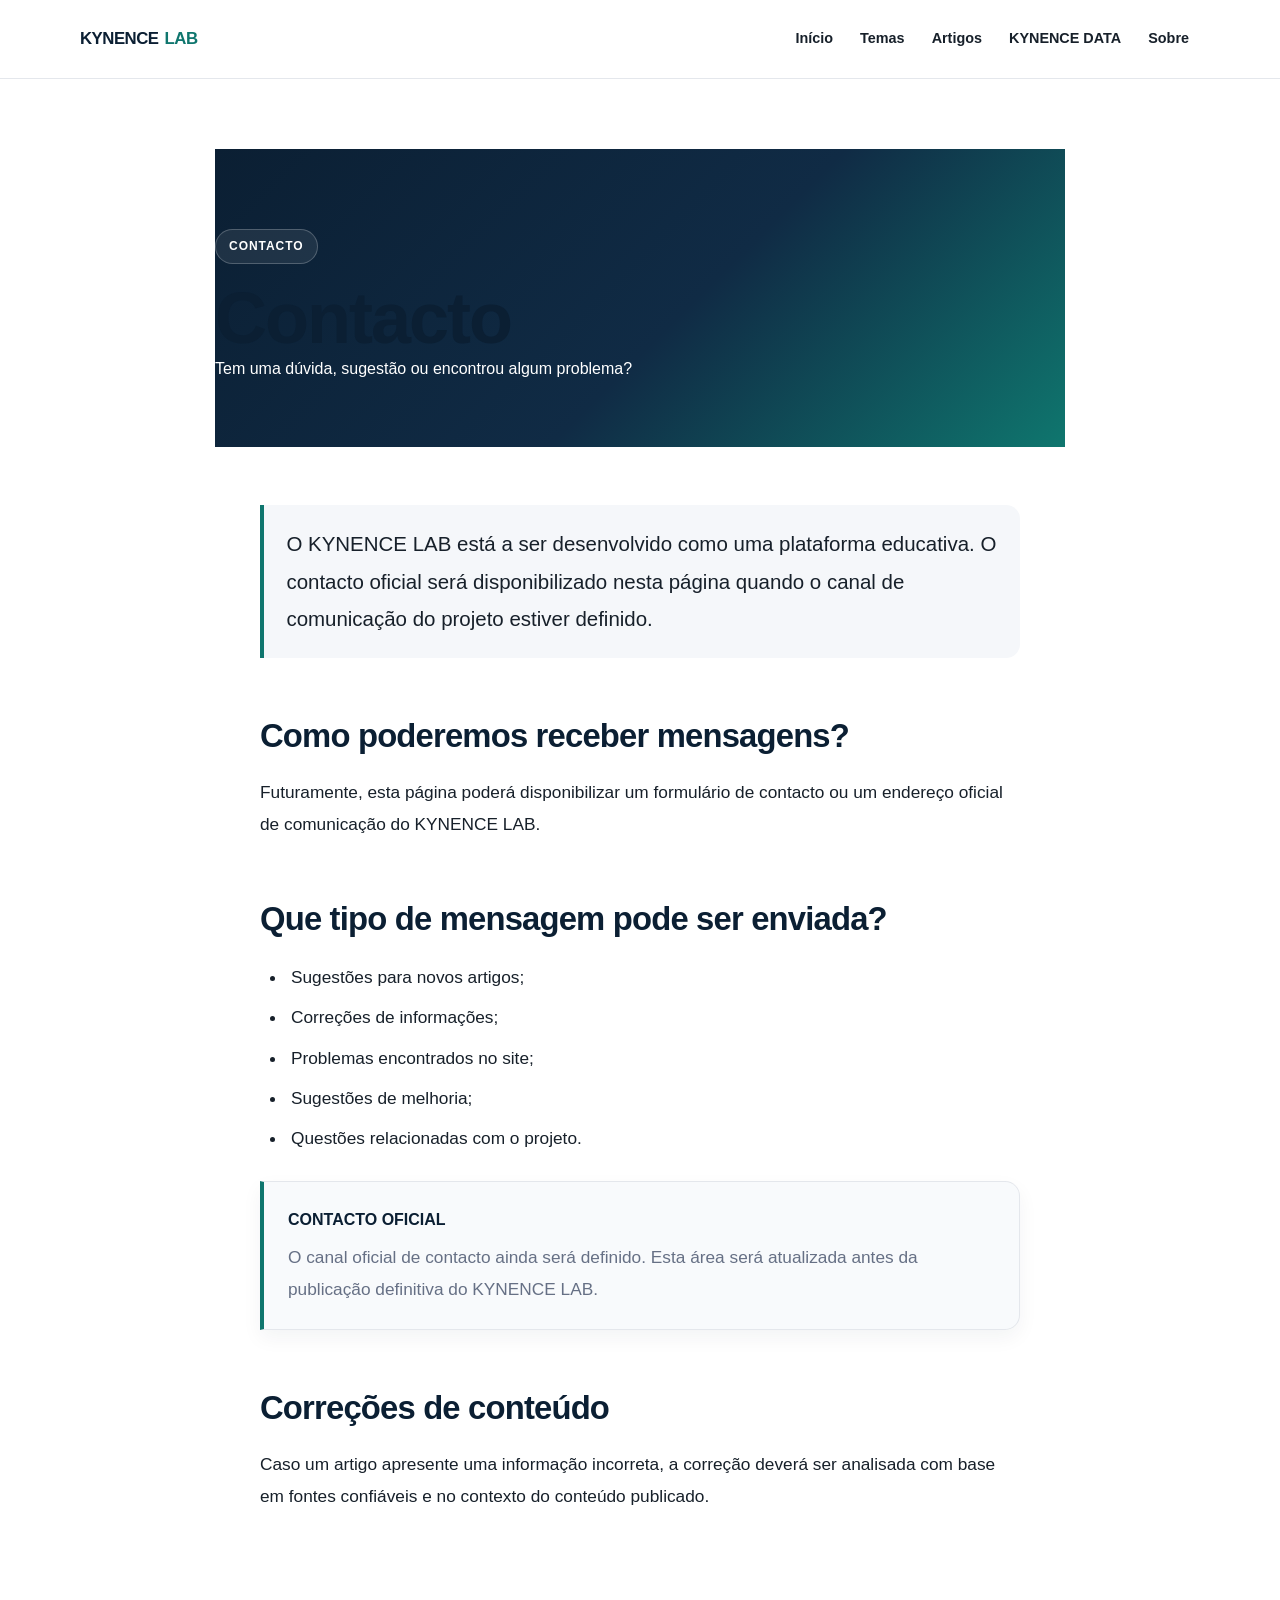
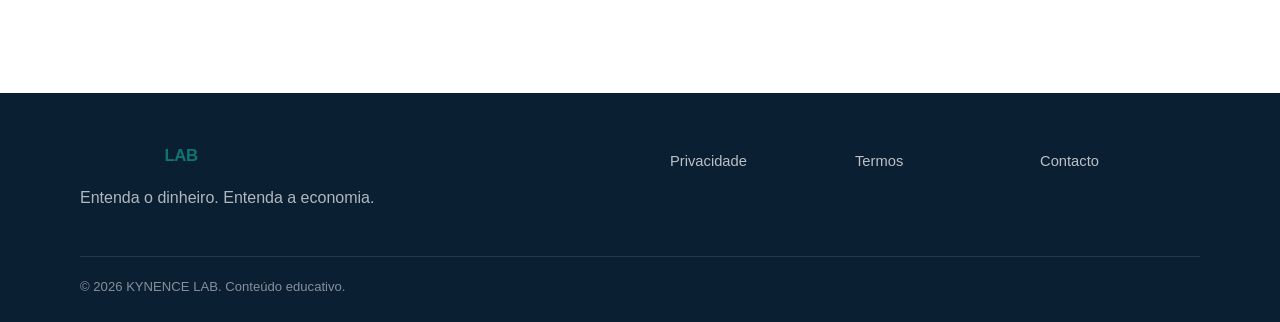
==== commit b74a1a55: "Add files via upload" ====
--- a/contacto.html
+++ b/contacto.html
@@ -72,7 +72,9 @@
     href="style.css"
 >
 
-</head><body><header class="header"><div class="header-container">
+</head>
+<body>
+    <header class="header"><div class="header-container">
 
     <a
         href="index.html"
--- a/style.css
+++ b/style.css
@@ -1242,6 +1242,8 @@
     line-height: 1.05;
 
     letter-spacing: -2px;
+    
+    color: white;
 }
 
 .article-lead {
@@ -4707,4 +4709,3024 @@
         font-size: 0.62rem;
     }
     
-}+}
+
+/* =========================================================
+   KYNENCE LAB
+   PÁGINA DE PESQUISA — V2.1
+   ---------------------------------------------------------
+   Melhorias:
+   - Cabeçalho da pesquisa
+   - Campo de pesquisa
+   - Botão
+   - Área de resultados
+   - Estados vazios
+   - Cards
+   - Responsividade
+   - Acessibilidade
+   ========================================================= */
+
+
+/* =========================================================
+   1. PÁGINA
+   ========================================================= */
+
+.search-page {
+    min-height: 65vh;
+    background: var(--white);
+}
+
+
+/* =========================================================
+   2. CABEÇALHO DA PESQUISA
+   ========================================================= */
+
+.search-header {
+
+    position: relative;
+
+    padding:
+        72px 20px 70px;
+
+    overflow: hidden;
+
+    background:
+        linear-gradient(
+            135deg,
+            var(--navy) 0%,
+            var(--navy-light) 100%
+        );
+
+    color: var(--white);
+}
+
+
+/* brilho decorativo */
+
+.search-header::before {
+
+    content: "";
+
+    position: absolute;
+
+    width: 280px;
+    height: 280px;
+
+    right: -100px;
+    top: -120px;
+
+    border-radius: 50%;
+
+    background:
+        rgba(15, 118, 110, 0.18);
+
+    pointer-events: none;
+}
+
+
+.search-header::after {
+
+    content: "";
+
+    position: absolute;
+
+    width: 180px;
+    height: 180px;
+
+    left: -90px;
+    bottom: -100px;
+
+    border-radius: 50%;
+
+    background:
+        rgba(22, 163, 74, 0.10);
+
+    pointer-events: none;
+}
+
+
+/* conteúdo */
+
+.search-header .container {
+
+    position: relative;
+
+    z-index: 2;
+}
+
+
+/* etiqueta */
+
+.search-header .article-category {
+
+    color:
+        var(--teal-light);
+
+    font-size: 0.75rem;
+
+    letter-spacing: 1.5px;
+
+    font-weight: 800;
+}
+
+
+/* título */
+
+.search-header h1 {
+
+    max-width: 800px;
+
+    margin-top: 12px;
+
+    color: var(--white);
+
+    font-size:
+        clamp(
+            2.2rem,
+            8vw,
+            4rem
+        );
+
+    line-height: 1.05;
+
+    letter-spacing: -1.5px;
+}
+
+
+/* descrição */
+
+.search-header p {
+
+    max-width: 680px;
+
+    margin-top: 17px;
+
+    color:
+        rgba(255, 255, 255, 0.78);
+
+    font-size: 1rem;
+
+    line-height: 1.75;
+}
+
+
+/* =========================================================
+   3. FORMULÁRIO
+   ========================================================= */
+
+.search-form {
+
+    display: flex;
+
+    align-items: stretch;
+
+    gap: 10px;
+
+    width: 100%;
+
+    max-width: 760px;
+
+    margin-top: 30px;
+}
+
+
+/* campo */
+
+.search-form input {
+
+    flex: 1;
+
+    min-width: 0;
+
+    min-height: 56px;
+
+    padding:
+        0 18px;
+
+    border:
+        2px solid
+        rgba(255, 255, 255, 0.08);
+
+    border-radius: 14px;
+
+    background:
+        rgba(255, 255, 255, 0.98);
+
+    color: var(--text);
+
+    font-size: 1rem;
+
+    outline: none;
+
+    box-shadow:
+        0 10px 30px
+        rgba(0, 0, 0, 0.10);
+
+    transition:
+        border-color 0.2s ease,
+        box-shadow 0.2s ease,
+        transform 0.2s ease;
+}
+
+
+/* placeholder */
+
+.search-form input::placeholder {
+
+    color:
+        #8A95A3;
+}
+
+
+/* foco */
+
+.search-form input:focus {
+
+    border-color:
+        var(--teal);
+
+    box-shadow:
+        0 0 0 4px
+        rgba(94, 234, 212, 0.20),
+        0 12px 30px
+        rgba(0, 0, 0, 0.12);
+
+    transform:
+        translateY(-1px);
+}
+
+
+/* botão */
+
+.search-button {
+
+    flex:
+        0 0 auto;
+
+    min-height: 56px;
+
+    padding:
+        0 24px;
+
+    border:
+        0;
+
+    border-radius: 14px;
+
+    background:
+        var(--green);
+
+    color:
+        var(--white);
+
+    font-size: 0.95rem;
+
+    font-weight: 800;
+
+    white-space: nowrap;
+
+    box-shadow:
+        0 10px 25px
+        rgba(0, 0, 0, 0.14);
+
+    transition:
+        transform 0.2s ease,
+        filter 0.2s ease,
+        box-shadow 0.2s ease;
+}
+
+
+.search-button:hover {
+
+    filter:
+        brightness(0.96);
+
+    transform:
+        translateY(-2px);
+
+    box-shadow:
+        0 14px 30px
+        rgba(0, 0, 0, 0.18);
+}
+
+
+.search-button:active {
+
+    transform:
+        translateY(0);
+
+    box-shadow:
+        0 7px 15px
+        rgba(0, 0, 0, 0.12);
+}
+
+
+/* =========================================================
+   4. ÁREA DOS RESULTADOS
+   ========================================================= */
+
+.search-page .section {
+
+    padding:
+        60px 0 90px;
+
+    background:
+        var(--white);
+}
+
+
+/* informação */
+
+.search-info {
+
+    display: flex;
+
+    align-items: center;
+
+    min-height: 42px;
+
+    margin-bottom: 25px;
+
+    padding:
+        11px 15px;
+
+    border:
+        1px solid var(--border);
+
+    border-radius:
+        var(--radius-small);
+
+    background:
+        var(--light-2);
+
+    color:
+        var(--muted);
+
+    font-size: 0.88rem;
+
+    font-weight: 700;
+}
+
+
+/* =========================================================
+   5. GRID DE RESULTADOS
+   ========================================================= */
+
+#searchResults {
+
+    width: 100%;
+
+    display: grid;
+
+    grid-template-columns:
+        repeat(
+            auto-fit,
+            minmax(
+                280px,
+                1fr
+            )
+        );
+
+    gap: 20px;
+}
+
+
+/* =========================================================
+   6. CARDS DE RESULTADO
+   ========================================================= */
+
+#searchResults .article-card {
+
+    position: relative;
+
+    height: 100%;
+
+    padding: 25px;
+
+    border:
+        1px solid var(--border);
+
+    border-radius:
+        var(--radius);
+
+    background:
+        var(--white);
+
+    box-shadow:
+        var(--shadow-small);
+
+    transition:
+        transform 0.22s ease,
+        box-shadow 0.22s ease,
+        border-color 0.22s ease;
+}
+
+
+#searchResults .article-card:hover {
+
+    transform:
+        translateY(-5px);
+
+    border-color:
+        rgba(15, 118, 110, 0.28);
+
+    box-shadow:
+        var(--shadow-medium);
+}
+
+
+/* categoria */
+
+#searchResults .article-category {
+
+    color:
+        var(--teal);
+
+    font-size:
+        0.7rem;
+}
+
+
+/* título */
+
+#searchResults .article-card h3 {
+
+    margin-top: 11px;
+
+    color:
+        var(--navy);
+
+    font-size:
+        1.25rem;
+
+    line-height: 1.3;
+
+    letter-spacing:
+        -0.2px;
+}
+
+
+/* resumo */
+
+#searchResults .article-card p {
+
+    margin-top: 11px;
+
+    color:
+        var(--muted);
+
+    font-size:
+        0.92rem;
+
+    line-height:
+        1.7;
+}
+
+
+/* metadados */
+
+#searchResults .article-card-meta {
+
+    margin-top: 16px;
+
+    color:
+        #8A95A3;
+
+    font-size:
+        0.76rem;
+}
+
+
+/* link */
+
+#searchResults .article-link {
+
+    display:
+        inline-flex;
+
+    align-items:
+        center;
+
+    gap: 6px;
+
+    margin-top:
+        18px;
+
+}
+
+/* =========================================================
+   KYNENCE LAB
+   PÁGINA DE ARTIGO — V2.6
+   ---------------------------------------------------------
+   Melhorias:
+   - Cabeçalho editorial
+   - Título
+   - Introdução
+   - Metadados
+   - Corpo de leitura
+   - Caixas de informação
+   - Resumo
+   - Fontes
+   - Artigos relacionados
+   - Responsividade
+   ========================================================= */
+
+
+/* =========================================================
+   1. PÁGINA PRINCIPAL
+   ========================================================= */
+
+.article-page {
+
+    min-height: 70vh;
+
+    padding:
+        70px 20px 100px;
+
+    background:
+        var(--white);
+}
+
+
+/* =========================================================
+   2. CABEÇALHO DO ARTIGO
+   ========================================================= */
+
+.article-header {
+
+    width: min(
+        100%,
+        900px
+    );
+
+    margin:
+        0 auto;
+
+    text-align:
+        left;
+}
+
+
+/* categoria */
+
+.article-header .article-category {
+
+    display:
+        inline-flex;
+
+    align-items:
+        center;
+
+    min-height:
+        30px;
+
+    padding:
+        5px 11px;
+
+    border-radius:
+        999px;
+
+    background:
+        rgba(15, 118, 110, 0.09);
+
+    color:
+        var(--teal);
+
+    font-size:
+        0.72rem;
+
+    font-weight:
+        800;
+
+    letter-spacing:
+        0.08em;
+
+    text-transform:
+        uppercase;
+}
+
+
+/* título */
+
+.article-header h1 {
+
+    max-width:
+        900px;
+
+    margin-top:
+        17px;
+
+    color:
+        var(--navy);
+
+    font-size:
+        clamp(
+            2.3rem,
+            7vw,
+            4.5rem
+        );
+
+    line-height:
+        1.04;
+
+    letter-spacing:
+        -2px;
+}
+
+
+/* introdução */
+
+.article-lead {
+
+    max-width:
+        760px;
+
+    margin-top:
+        22px;
+
+    color:
+        var(--muted);
+
+    font-size:
+        clamp(
+            1rem,
+            3vw,
+            1.25rem
+        );
+
+    line-height:
+        1.75;
+}
+
+
+/* =========================================================
+   3. INFORMAÇÕES DO ARTIGO
+   ========================================================= */
+
+.article-meta,
+.article-information {
+
+    display:
+        flex;
+
+    flex-wrap:
+        wrap;
+
+    align-items:
+        center;
+
+    gap:
+        9px 14px;
+
+    margin-top:
+        25px;
+
+    padding-top:
+        18px;
+
+    border-top:
+        1px solid var(--border);
+
+    color:
+        #7A8695;
+
+    font-size:
+        0.82rem;
+}
+
+
+/* separadores */
+
+.article-meta span:not(:last-child)::after,
+.article-information span:not(:last-child)::after {
+
+    content:
+        "•";
+
+    margin-left:
+        14px;
+
+    color:
+        #B5BEC8;
+}
+
+
+/* atualização */
+
+#articleUpdated {
+
+    color:
+        var(--teal);
+
+    font-weight:
+        700;
+}
+
+
+/* =========================================================
+   4. CONTEÚDO
+   ========================================================= */
+
+.article-content {
+
+    width:
+        min(
+            100%,
+            760px
+        );
+
+    margin:
+        58px auto 0;
+
+    color:
+        var(--text);
+
+    font-size:
+        1.06rem;
+
+    line-height:
+        1.85;
+}
+
+
+/* parágrafos */
+
+.article-content p {
+
+    margin:
+        0 0 22px;
+
+    color:
+        var(--text);
+
+    line-height:
+        1.85;
+}
+
+
+/* títulos */
+
+.article-content h2 {
+
+    margin:
+        55px 0 18px;
+
+    color:
+        var(--navy);
+
+    font-size:
+        clamp(
+            1.55rem,
+            5vw,
+            2.15rem
+        );
+
+    line-height:
+        1.2;
+
+    letter-spacing:
+        -0.6px;
+}
+
+
+.article-content h3 {
+
+    margin:
+        38px 0 13px;
+
+    color:
+        var(--navy);
+
+    font-size:
+        1.3rem;
+
+    line-height:
+        1.3;
+}
+
+
+/* listas */
+
+.article-content ul,
+.article-content ol {
+
+    margin:
+        22px 0 28px;
+
+    padding-left:
+        27px;
+}
+
+
+.article-content li {
+
+    margin-top:
+        10px;
+
+    padding-left:
+        4px;
+
+    color:
+        var(--text);
+
+    line-height:
+        1.75;
+}
+
+
+/* links */
+
+.article-content a {
+
+    color:
+        var(--teal);
+
+    font-weight:
+        700;
+
+    text-decoration:
+        underline;
+
+    text-decoration-thickness:
+        1px;
+
+    text-underline-offset:
+        3px;
+}
+
+
+.article-content a:hover {
+
+    color:
+        var(--green);
+}
+
+
+/* =========================================================
+   5. DESTAQUES
+   ========================================================= */
+
+.article-content strong {
+
+    color:
+        var(--navy);
+
+    font-weight:
+        800;
+}
+
+
+.article-content blockquote {
+
+    margin:
+        30px 0;
+
+    padding:
+        22px 24px;
+
+    border-left:
+        4px solid var(--teal);
+
+    border-radius:
+        0 14px 14px 0;
+
+    background:
+        var(--light-2);
+
+    color:
+        #344054;
+
+    font-size:
+        1.05rem;
+
+    font-style:
+        italic;
+}
+
+
+/* =========================================================
+   6. INTRODUÇÃO DESTACADA
+   ========================================================= */
+
+.article-introduction {
+
+    margin:
+        0 0 35px;
+
+    padding:
+        24px 25px;
+
+    border-left:
+        4px solid var(--teal);
+
+    border-radius:
+        0 15px 15px 0;
+
+    background:
+        var(--light);
+
+    color:
+        #344054;
+
+    font-size:
+        1.08rem;
+
+    line-height:
+        1.75;
+}
+
+
+.article-introduction p {
+
+    margin:
+        0;
+}
+
+
+/* =========================================================
+   7. CAIXAS DE INFORMAÇÃO
+   ========================================================= */
+
+.info-box {
+
+    margin:
+        32px 0;
+
+    padding:
+        23px 24px;
+
+    border:
+        1px solid var(--border);
+
+    border-left:
+        4px solid var(--teal);
+
+    border-radius:
+        0 15px 15px 0;
+
+    background:
+        var(--light-2);
+
+    box-shadow:
+        var(--shadow-small);
+}
+
+
+.info-box strong {
+
+    display:
+        block;
+
+    margin-bottom:
+        7px;
+
+    color:
+        var(--navy);
+
+    font-size:
+        1rem;
+}
+
+
+.info-box p {
+
+    margin:
+        0;
+
+    color:
+        var(--muted);
+}
+
+
+/* =========================================================
+   8. RESUMO DO ARTIGO
+   ========================================================= */
+
+.article-summary {
+
+    margin:
+        60px auto 0;
+
+    padding:
+        30px;
+
+    border-radius:
+        var(--radius);
+
+    background:
+        var(--navy);
+
+    color:
+        var(--white);
+
+    box-shadow:
+        var(--shadow-medium);
+}
+
+
+.article-summary h2 {
+
+    margin:
+        0 0 15px;
+
+    color:
+        var(--white);
+
+    font-size:
+        1.55rem;
+}
+
+
+.article-summary p {
+
+    color:
+        rgba(255, 255, 255, 0.82);
+
+    line-height:
+        1.75;
+}
+
+
+.article-summary ul {
+
+    margin-top:
+        15px;
+
+    padding-left:
+        22px;
+}
+
+
+.article-summary li {
+
+    margin-top:
+        9px;
+
+    color:
+        #D5DEE8;
+
+    line-height:
+        1.7;
+}
+
+
+/* =========================================================
+   9. AVISO EDUCACIONAL
+   ========================================================= */
+
+.article-disclaimer {
+
+    margin:
+        35px auto 0;
+
+    padding:
+        21px 23px;
+
+    border:
+        1px solid var(--border);
+
+    border-radius:
+        var(--radius-small);
+
+    background:
+        #F8FAFC;
+
+    color:
+        var(--muted);
+
+    font-size:
+        0.86rem;
+
+    line-height:
+        1.65;
+}
+
+
+/* =========================================================
+   10. FONTES
+   ========================================================= */
+
+.article-sources {
+
+    width:
+        min(
+            100%,
+            760px
+        );
+
+    margin:
+        65px auto 0;
+
+    padding-top:
+        30px;
+
+    border-top:
+        1px solid var(--border);
+}
+
+
+.article-sources h2 {
+
+    margin:
+        0 0 18px;
+
+    color:
+        var(--navy);
+
+    font-size:
+        1.5rem;
+}
+
+
+.article-sources ul {
+
+    margin:
+        0;
+
+    padding-left:
+        20px;
+}
+
+
+.article-sources li {
+
+    margin-top:
+        10px;
+
+    color:
+        var(--muted);
+
+    font-size:
+        0.88rem;
+
+    line-height:
+        1.65;
+}
+
+
+.article-sources a {
+
+    color:
+        var(--teal);
+
+    font-weight:
+        700;
+
+    overflow-wrap:
+        anywhere;
+}
+
+
+/* =========================================================
+   11. ARTIGOS RELACIONADOS
+   ========================================================= */
+
+.related-articles {
+
+    width:
+        min(
+            100%,
+            1000px
+        );
+
+    margin:
+        80px auto 0;
+
+    padding-top:
+        35px;
+
+    border-top:
+        1px solid var(--border);
+}
+
+
+.related-articles h2 {
+
+    margin:
+        0 0 25px;
+
+    color:
+        var(--navy);
+
+    font-size:
+        clamp(
+            1.5rem,
+            5vw,
+            2rem
+        );
+}
+
+
+/* grid */
+
+.related-articles .articles-grid {
+
+    display:
+        grid;
+
+    grid-template-columns:
+        repeat(
+            auto-fit,
+            minmax(
+                240px,
+                1fr
+            )
+        );
+
+    gap:
+        18px;
+}
+
+
+/* =========================================================
+   12. IMAGENS DO ARTIGO
+   ========================================================= */
+
+.article-content img {
+
+    display:
+        block;
+
+    width:
+        100%;
+
+    max-width:
+        100%;
+
+    height:
+        auto;
+
+    margin:
+        30px auto;
+
+    border-radius:
+        var(--radius);
+
+    box-shadow:
+        var(--shadow-small);
+}
+
+
+/* =========================================================
+   13. TABELAS
+   ========================================================= */
+
+.article-content table {
+
+    width:
+        100%;
+
+    margin:
+        30px 0;
+
+    border-collapse:
+        collapse;
+
+    overflow:
+        hidden;
+
+    border:
+        1px solid var(--border);
+
+    border-radius:
+        var(--radius);
+
+    font-size:
+        0.9rem;
+}
+
+
+.article-content th {
+
+    padding:
+        13px;
+
+    background:
+        var(--navy);
+
+    color:
+        var(--white);
+
+    text-align:
+        left;
+}
+
+
+.article-content td {
+
+    padding:
+        12px 13px;
+
+    border-top:
+        1px solid var(--border);
+
+    color:
+        var(--text);
+}
+
+
+.article-content tr:nth-child(even) td {
+
+    background:
+        var(--light-2);
+}
+
+
+/* =========================================================
+   14. SELEÇÃO DE TEXTO
+   ========================================================= */
+
+.article-content ::selection {
+
+    background:
+        rgba(15, 118, 110, 0.20);
+}
+
+
+/* =========================================================
+   15. TABLET
+   ========================================================= */
+
+@media (max-width: 849px) {
+
+    .article-page {
+
+        padding:
+            60px 20px 80px;
+    }
+
+
+    .article-content {
+
+        margin-top:
+            48px;
+    }
+
+
+    .article-summary {
+
+        margin-top:
+            50px;
+    }
+
+
+    .article-sources {
+
+        margin-top:
+            55px;
+    }
+
+}
+
+
+/* =========================================================
+   16. TELEMÓVEL
+   ========================================================= */
+
+@media (max-width: 600px) {
+
+    .article-page {
+
+        padding:
+            48px 16px 65px;
+    }
+
+
+    .article-header h1 {
+
+        font-size:
+            clamp(
+                2rem,
+                10vw,
+                2.8rem
+            );
+
+        letter-spacing:
+            -1px;
+    }
+
+
+    .article-lead {
+
+        margin-top:
+            17px;
+
+        font-size:
+            0.98rem;
+
+        line-height:
+            1.7;
+    }
+
+
+    .article-meta,
+    .article-information {
+
+        gap:
+            7px 10px;
+
+        margin-top:
+            20px;
+
+        font-size:
+            0.76rem;
+    }
+
+
+    .article-meta span:not(:last-child)::after,
+    .article-information span:not(:last-child)::after {
+
+        margin-left:
+            9px;
+    }
+
+
+    .article-content {
+
+        margin-top:
+            40px;
+
+        font-size:
+            1rem;
+
+        line-height:
+            1.8;
+    }
+
+
+    .article-content p {
+
+        line-height:
+            1.8;
+    }
+
+
+    .article-content h2 {
+
+        margin-top:
+            42px;
+
+        font-size:
+            1.45rem;
+    }
+
+
+    .article-content h3 {
+
+        font-size:
+            1.2rem;
+    }
+
+
+    .article-introduction {
+
+        padding:
+            19px;
+
+        font-size:
+            1rem;
+    }
+
+
+    .info-box {
+
+        padding:
+            19px;
+    }
+
+
+    .article-summary {
+
+        padding:
+            23px;
+
+        border-radius:
+            15px;
+    }
+
+
+    .article-summary h2 {
+
+        font-size:
+            1.35rem;
+    }
+
+
+    .article-disclaimer {
+
+        padding:
+            18px;
+
+        font-size:
+            0.8rem;
+    }
+
+
+    .article-sources {
+
+        margin-top:
+            50px;
+
+        padding-top:
+            25px;
+    }
+
+
+    .article-sources h2 {
+
+        font-size:
+            1.3rem;
+    }
+
+
+    .related-articles {
+
+        margin-top:
+            60px;
+
+        padding-top:
+            28px;
+    }
+
+
+    .article-content table {
+
+        display:
+            block;
+
+        overflow-x:
+            auto;
+
+        white-space:
+            nowrap;
+    }
+
+}
+
+
+/* =========================================================
+   17. TELEMÓVEIS MUITO PEQUENOS
+   ========================================================= */
+
+@media (max-width: 380px) {
+
+    .article-page {
+
+        padding:
+            40px 13px 55px;
+    }
+
+
+    .article-header h1 {
+
+        font-size:
+            1.9rem;
+    }
+
+
+    .article-content {
+
+        font-size:
+            0.96rem;
+    }
+
+
+    .article-summary {
+
+        padding:
+            20px;
+    }
+
+}
+
+
+/* =========================================================
+   18. ACESSIBILIDADE
+   ========================================================= */
+
+@media (prefers-reduced-motion: reduce) {
+
+    .article-content *,
+    .article-summary *,
+    .article-sources *,
+    .related-articles * {
+
+        scroll-behavior:
+            auto !important;
+
+        transition:
+            none !important;
+
+        animation:
+            none !important;
+    }
+
+}
+
+/* =========================================================
+   KYNENCE LAB
+   SISTEMA EDITORIAL
+   V3.0 — BLOCOS DE CONTEÚDO
+   ========================================================= */
+
+
+/* =========================================================
+   1. ESPAÇAMENTO ENTRE BLOCOS
+   ========================================================= */
+
+.article-content > * {
+    margin-top: 0;
+    margin-bottom: 1.25rem;
+}
+
+
+/* =========================================================
+   2. INTRODUÇÃO
+   ========================================================= */
+
+.article-introduction {
+    margin: 0 0 2rem;
+
+    padding: 1.25rem 1.4rem;
+
+    border-left: 4px solid #0F766E;
+
+    background: #F5F7FA;
+
+    border-radius: 0 14px 14px 0;
+
+    color: #344054;
+
+    font-size: 1.08rem;
+
+    line-height: 1.8;
+}
+
+
+/* =========================================================
+   3. TÍTULOS EDITORIAIS
+   ========================================================= */
+
+.article-body h2,
+#articleBody h2 {
+    margin-top: 2.5rem;
+    margin-bottom: 1rem;
+
+    color: #0B1F33;
+
+    font-size: 1.65rem;
+
+    line-height: 1.3;
+
+    letter-spacing: -0.02em;
+}
+
+
+.article-body h2:first-child,
+#articleBody h2:first-child {
+    margin-top: 0;
+}
+
+
+/* =========================================================
+   4. PARÁGRAFOS
+   ========================================================= */
+
+#articleBody p {
+    margin: 0 0 1.25rem;
+
+    color: #344054;
+
+    font-size: 1.05rem;
+
+    line-height: 1.85;
+}
+
+
+/* =========================================================
+   5. DESTAQUE
+   ========================================================= */
+
+.editorial-highlight {
+    margin: 1.75rem 0;
+
+    padding: 1.25rem 1.4rem;
+
+    background: #F5F7FA;
+
+    border: 1px solid #E4E7EC;
+
+    border-left: 4px solid #16A34A;
+
+    border-radius: 14px;
+}
+
+
+.editorial-highlight-title {
+    display: block;
+
+    margin-bottom: 0.5rem;
+
+    color: #0B1F33;
+
+    font-size: 1rem;
+}
+
+
+.editorial-highlight-text {
+    color: #344054;
+
+    line-height: 1.75;
+}
+
+
+/* =========================================================
+   6. LISTAS
+   ========================================================= */
+
+.editorial-list {
+    margin: 1.25rem 0 1.75rem;
+
+    padding-left: 1.5rem;
+
+    color: #344054;
+}
+
+
+.editorial-list li {
+    margin-bottom: 0.75rem;
+
+    padding-left: 0.25rem;
+
+    line-height: 1.7;
+}
+
+
+.editorial-list li::marker {
+    color: #0F766E;
+}
+
+
+/* =========================================================
+   7. CITAÇÃO
+   ========================================================= */
+
+.editorial-quote {
+    margin: 2rem 0;
+
+    padding: 1.4rem 1.5rem;
+
+    border-left: 4px solid #0F766E;
+
+    background: #F5F7FA;
+
+    border-radius: 0 14px 14px 0;
+}
+
+
+.editorial-quote p {
+    margin: 0;
+
+    color: #344054;
+
+    font-size: 1.08rem;
+
+    font-style: italic;
+
+    line-height: 1.8;
+}
+
+
+.editorial-quote cite {
+    display: block;
+
+    margin-top: 0.75rem;
+
+    color: #667085;
+
+    font-size: 0.9rem;
+
+    font-style: normal;
+}
+
+
+/* =========================================================
+   8. TABELAS
+   ========================================================= */
+
+.editorial-table-wrapper {
+    width: 100%;
+
+    margin: 2rem 0;
+
+    overflow-x: auto;
+
+    border: 1px solid #E4E7EC;
+
+    border-radius: 14px;
+}
+
+
+.editorial-table {
+    width: 100%;
+
+    min-width: 500px;
+
+    border-collapse: collapse;
+
+    background: #FFFFFF;
+}
+
+
+.editorial-table th,
+.editorial-table td {
+    padding: 0.9rem 1rem;
+
+    border-bottom: 1px solid #E4E7EC;
+
+    text-align: left;
+
+    line-height: 1.5;
+}
+
+
+.editorial-table th {
+    background: #F5F7FA;
+
+    color: #0B1F33;
+
+    font-weight: 700;
+}
+
+
+.editorial-table td {
+    color: #344054;
+}
+
+
+.editorial-table tbody tr:last-child td {
+    border-bottom: none;
+}
+
+
+/* =========================================================
+   9. IMAGENS
+   ========================================================= */
+
+.editorial-image {
+    margin: 2rem 0;
+}
+
+
+.editorial-image img {
+    display: block;
+
+    width: 100%;
+
+    height: auto;
+
+    border-radius: 16px;
+
+    border: 1px solid #E4E7EC;
+}
+
+
+.editorial-image figcaption {
+    margin-top: 0.65rem;
+
+    color: #667085;
+
+    font-size: 0.9rem;
+
+    line-height: 1.5;
+
+    text-align: center;
+}
+
+
+/* =========================================================
+   10. CONCLUSÃO
+   ========================================================= */
+
+.article-conclusion {
+    margin-top: 2.75rem;
+
+    padding: 1.5rem;
+
+    background: #F5F7FA;
+
+    border: 1px solid #E4E7EC;
+
+    border-radius: 16px;
+}
+
+
+.article-conclusion h2 {
+    margin-top: 0 !important;
+
+    margin-bottom: 0.75rem;
+
+    color: #0B1F33;
+}
+
+
+.article-conclusion p {
+    margin-bottom: 0 !important;
+}
+
+
+/* =========================================================
+   11. AVISO EDITORIAL
+   ========================================================= */
+
+.editorial-warning {
+    margin-top: 2rem;
+
+    padding: 1.15rem 1.3rem;
+
+    background: #F5F7FA;
+
+    border: 1px solid #E4E7EC;
+
+    border-radius: 14px;
+}
+
+
+.editorial-warning strong {
+    display: block;
+
+    margin-bottom: 0.4rem;
+
+    color: #0B1F33;
+}
+
+
+.editorial-warning p {
+    margin: 0 !important;
+
+    color: #667085;
+
+    font-size: 0.92rem;
+
+    line-height: 1.65;
+}
+
+
+/* =========================================================
+   12. LINKS DENTRO DO ARTIGO
+   ========================================================= */
+
+#articleBody a {
+    color: #0F766E;
+
+    font-weight: 600;
+
+    text-decoration: underline;
+
+    text-decoration-thickness: 1px;
+
+    text-underline-offset: 3px;
+}
+
+
+#articleBody a:hover {
+    text-decoration-thickness: 2px;
+}
+
+
+/* =========================================================
+   13. TEXTO FORTE
+   ========================================================= */
+
+#articleBody strong {
+    color: #0B1F33;
+}
+
+
+/* =========================================================
+   14. ARTIGO — ELEMENTOS DE BLOCO
+   ========================================================= */
+
+#articleBody > ul,
+#articleBody > ol,
+#articleBody > blockquote,
+#articleBody > figure,
+#articleBody > table,
+#articleBody > .editorial-table-wrapper,
+#articleBody > .editorial-highlight,
+#articleBody > .article-conclusion,
+#articleBody > .editorial-warning {
+    margin-top: 1.75rem;
+
+    margin-bottom: 1.75rem;
+}
+
+
+/* =========================================================
+   15. RESPONSIVIDADE
+   ========================================================= */
+
+@media (max-width: 700px) {
+
+    .article-introduction {
+        padding: 1rem 1.05rem;
+
+        font-size: 1rem;
+
+        line-height: 1.7;
+    }
+
+
+    #articleBody h2 {
+        margin-top: 2rem;
+
+        font-size: 1.4rem;
+    }
+
+
+    #articleBody p {
+        font-size: 1rem;
+
+        line-height: 1.75;
+    }
+
+
+    .editorial-highlight {
+        padding: 1rem 1.05rem;
+    }
+
+
+    .editorial-quote {
+        padding: 1rem 1.05rem;
+    }
+
+
+    .editorial-table-wrapper {
+        margin-left: 0;
+
+        margin-right: 0;
+
+        border-radius: 10px;
+    }
+
+
+    .editorial-table th,
+    .editorial-table td {
+        padding: 0.75rem;
+    }
+
+
+    .article-conclusion {
+        padding: 1.15rem;
+    }
+
+
+    .editorial-warning {
+        padding: 1rem;
+    }
+}
+
+
+/* =========================================================
+   16. ACESSIBILIDADE
+   ========================================================= */
+
+@media (prefers-reduced-motion: reduce) {
+
+    #articleBody *,
+    #articleBody *::before,
+    #articleBody *::after {
+        scroll-behavior: auto !important;
+
+        transition: none !important;
+
+        animation: none !important;
+    }
+}
+
+/* =========================================================
+   KYNENCE LAB
+   SISTEMA EDITORIAL
+   CSS V2.0
+
+   Área:
+   artigo.html
+
+   Compatível com:
+   - introducao
+   - titulo
+   - paragrafo
+   - destaque
+   - lista
+   - citacao
+   - tabela
+   - imagem
+   - conclusao
+   - aviso
+   - artigos relacionados
+   ========================================================= */
+
+
+/* =========================================================
+   1. PÁGINA DO ARTIGO
+========================================================= */
+
+.article-page {
+    background: #ffffff;
+}
+
+
+/* =========================================================
+   2. CABEÇALHO DO ARTIGO
+========================================================= */
+
+.article-header {
+    padding: 80px 0 65px;
+    background:
+        linear-gradient(
+            135deg,
+            #0B1F33 0%,
+            #102B45 55%,
+            #0F766E 100%
+        );
+    color: #ffffff;
+}
+
+
+.article-header .container {
+    max-width: 900px;
+}
+
+
+/* =========================================================
+   3. CATEGORIA
+========================================================= */
+
+.article-header .article-category {
+    display: inline-flex;
+    align-items: center;
+
+    padding: 7px 13px;
+
+    border: 1px solid rgba(255,255,255,0.22);
+
+    border-radius: 999px;
+
+    background: rgba(255,255,255,0.08);
+
+    color: #ffffff;
+
+    font-size: 0.75rem;
+
+    font-weight: 700;
+
+    letter-spacing: 0.08em;
+}
+
+
+/* =========================================================
+   4. TÍTULO PRINCIPAL
+========================================================= */
+
+.article-title {
+    visibility: colo;
+    margin: 22px 0 20px;
+
+    max-width: 850px;
+
+    font-size: clamp(
+        2.3rem,
+        6vw,
+        4.4rem
+    );
+
+    line-height: 1.05;
+
+    letter-spacing: -0.04em;
+
+    font-weight: 800;
+}
+
+
+/* =========================================================
+   5. RESUMO
+========================================================= */
+
+.article-summary {
+    max-width: 760px;
+
+    margin: 0 0 28px;
+
+    color: rgba(255,255,255,0.86);
+
+    font-size: clamp(
+        1.05rem,
+        2vw,
+        1.3rem
+    );
+
+    line-height: 1.7;
+}
+
+
+/* =========================================================
+   6. METADADOS
+========================================================= */
+
+.article-meta {
+    display: flex;
+
+    flex-wrap: wrap;
+
+    align-items: center;
+
+    gap: 10px;
+
+    color: rgba(255,255,255,0.78);
+
+    font-size: 0.9rem;
+}
+
+
+.article-meta strong {
+    color: #ffffff;
+}
+
+
+.article-updated {
+    margin-top: 12px;
+
+    color: rgba(255,255,255,0.62);
+
+    font-size: 0.82rem;
+}
+
+
+/* =========================================================
+   7. ÁREA DO CONTEÚDO
+========================================================= */
+
+.article-content-section {
+    padding: 65px 0 80px;
+
+    background: #ffffff;
+}
+
+
+.article-content {
+    max-width: 780px;
+
+    color: #17202A;
+
+    font-size: 1.08rem;
+
+    line-height: 1.85;
+}
+
+
+/* =========================================================
+   8. INTRODUÇÃO
+========================================================= */
+
+.article-introduction {
+    margin: 0 0 42px;
+
+    color: #344054;
+
+    font-size: 1.28rem;
+
+    line-height: 1.75;
+
+    font-weight: 500;
+}
+
+
+/* =========================================================
+   9. TÍTULOS INTERNOS
+========================================================= */
+
+.article-content h2 {
+    margin: 58px 0 20px;
+
+    color: #0B1F33;
+
+    font-size: clamp(
+        1.55rem,
+        3vw,
+        2.05rem
+    );
+
+    line-height: 1.25;
+
+    letter-spacing: -0.025em;
+
+    font-weight: 800;
+}
+
+
+.article-content h2:first-child {
+    margin-top: 0;
+}
+
+
+/* =========================================================
+   10. PARÁGRAFOS
+========================================================= */
+
+.article-content p {
+    margin: 0 0 24px;
+}
+
+
+.article-content p:last-child {
+    margin-bottom: 0;
+}
+
+
+/* =========================================================
+   11. DESTAQUES
+========================================================= */
+
+.article-highlight {
+    position: relative;
+
+    margin: 38px 0;
+
+    padding: 26px 28px;
+
+    border-left: 4px solid #0F766E;
+
+    border-radius: 0 16px 16px 0;
+
+    background: #F5F7FA;
+
+    box-shadow:
+        0 10px 30px rgba(
+            11,
+            31,
+            51,
+            0.06
+        );
+
+    transition:
+        transform 0.25s ease,
+        box-shadow 0.25s ease;
+}
+
+
+.article-highlight:hover {
+    transform: translateY(-2px);
+
+    box-shadow:
+        0 16px 36px rgba(
+            11,
+            31,
+            51,
+            0.09
+        );
+}
+
+
+.article-highlight h3 {
+    margin: 0 0 10px;
+
+    color: #0B1F33;
+
+    font-size: 1.05rem;
+
+    font-weight: 800;
+}
+
+
+.article-highlight p {
+    margin: 0;
+
+    color: #475467;
+
+    line-height: 1.75;
+}
+
+
+/* =========================================================
+   12. LISTAS
+========================================================= */
+
+.article-list {
+    margin: 30px 0 38px;
+
+    padding-left: 28px;
+}
+
+
+.article-list li {
+    margin-bottom: 13px;
+
+    padding-left: 6px;
+}
+
+
+.article-list li::marker {
+    color: #0F766E;
+
+    font-weight: 700;
+}
+
+
+/* =========================================================
+   13. CITAÇÕES
+========================================================= */
+
+.article-quote {
+    position: relative;
+
+    margin: 42px 0;
+
+    padding: 30px 34px;
+
+    border-top: 1px solid #E4E7EC;
+
+    border-bottom: 1px solid #E4E7EC;
+
+    color: #344054;
+
+    font-size: 1.2rem;
+
+    line-height: 1.7;
+
+    font-style: italic;
+
+    text-align: center;
+}
+
+
+.article-quote::before {
+    content: "“";
+
+    display: block;
+
+    margin-bottom: -15px;
+
+    color: #0F766E;
+
+    font-size: 3rem;
+
+    line-height: 1;
+
+    font-weight: 800;
+}
+
+
+/* =========================================================
+   14. TABELAS
+========================================================= */
+
+.article-table-wrapper {
+    width: 100%;
+
+    margin: 38px 0;
+
+    overflow-x: auto;
+
+    border: 1px solid #E4E7EC;
+
+    border-radius: 14px;
+
+    box-shadow:
+        0 8px 24px rgba(
+            11,
+            31,
+            51,
+            0.05
+        );
+}
+
+
+.article-table {
+    width: 100%;
+
+    min-width: 560px;
+
+    border-collapse: collapse;
+
+    background: #ffffff;
+}
+
+
+.article-table th,
+.article-table td {
+    padding: 15px 17px;
+
+    border-bottom: 1px solid #E4E7EC;
+
+    text-align: left;
+
+    vertical-align: top;
+}
+
+
+.article-table th {
+    background: #F5F7FA;
+
+    color: #0B1F33;
+
+    font-weight: 800;
+}
+
+
+.article-table tr:last-child td {
+    border-bottom: none;
+}
+
+
+/* =========================================================
+   15. IMAGENS
+========================================================= */
+
+.article-image {
+    margin: 42px 0;
+
+    text-align: center;
+}
+
+
+.article-image img {
+    display: block;
+
+    width: 100%;
+
+    max-height: 600px;
+
+    object-fit: cover;
+
+    border-radius: 18px;
+
+    box-shadow:
+        0 18px 45px rgba(
+            11,
+            31,
+            51,
+            0.12
+        );
+}
+
+
+.article-image figcaption {
+    margin-top: 12px;
+
+    color: #667085;
+
+    font-size: 0.82rem;
+
+    line-height: 1.5;
+}
+
+
+/* =========================================================
+   16. CONCLUSÃO
+========================================================= */
+
+.article-conclusion {
+    margin: 60px 0 35px;
+
+    padding: 32px;
+
+    border-radius: 18px;
+
+    background: #0B1F33;
+
+    color: #ffffff;
+
+    box-shadow:
+        0 18px 45px rgba(
+            11,
+            31,
+            51,
+            0.14
+        );
+}
+
+
+.article-conclusion h2 {
+    margin: 0 0 14px;
+
+    color: #ffffff;
+}
+
+
+.article-conclusion p {
+    margin: 0;
+
+    color: rgba(255,255,255,0.86);
+
+    line-height: 1.8;
+}
+
+
+/* =========================================================
+   17. AVISO EDITORIAL
+========================================================= */
+
+.article-notice {
+    margin: 35px 0 0;
+
+    padding: 22px 24px;
+
+    border: 1px solid #E4E7EC;
+
+    border-radius: 14px;
+
+    background: #F9FAFB;
+}
+
+
+.article-notice h3 {
+    margin: 0 0 8px;
+
+    color: #0B1F33;
+
+    font-size: 0.95rem;
+}
+
+
+.article-notice p {
+    margin: 0;
+
+    color: #667085;
+
+    font-size: 0.9rem;
+
+    line-height: 1.7;
+}
+
+
+/* =========================================================
+   18. ARTIGOS RELACIONADOS
+========================================================= */
+
+.related-section {
+    padding-top: 70px;
+
+    padding-bottom: 80px;
+
+    background: #F5F7FA;
+}
+
+
+.related-grid {
+    display: grid;
+
+    grid-template-columns:
+        repeat(
+            3,
+            minmax(0, 1fr)
+        );
+
+    gap: 24px;
+}
+
+
+.related-card {
+    display: flex;
+
+    flex-direction: column;
+
+    padding: 26px;
+
+    border: 1px solid #E4E7EC;
+
+    border-radius: 18px;
+
+    background: #ffffff;
+
+    box-shadow:
+        0 8px 24px rgba(
+            11,
+            31,
+            51,
+            0.05
+        );
+
+    transition:
+        transform 0.25s ease,
+        box-shadow 0.25s ease;
+}
+
+
+.related-card:hover {
+    transform: translateY(-5px);
+
+    box-shadow:
+        0 18px 38px rgba(
+            11,
+            31,
+            51,
+            0.10
+        );
+}
+
+
+.related-card h3 {
+    margin: 13px 0 10px;
+
+    color: #0B1F33;
+
+    font-size: 1.2rem;
+
+    line-height: 1.35;
+}
+
+
+.related-card p {
+    margin: 0 0 20px;
+
+    color: #667085;
+
+    font-size: 0.94rem;
+
+    line-height: 1.65;
+}
+
+
+.related-card .article-link {
+    margin-top: auto;
+}
+
+
+/* =========================================================
+   19. ERRO DO ARTIGO
+========================================================= */
+
+.article-error {
+    max-width: 760px;
+
+    margin: 80px auto;
+
+    padding: 45px 30px;
+
+    text-align: center;
+
+    border: 1px solid #E4E7EC;
+
+    border-radius: 20px;
+
+    background: #F9FAFB;
+}
+
+
+.article-error h1 {
+    margin: 0 0 15px;
+
+    color: #0B1F33;
+
+    font-size: 2rem;
+}
+
+
+.article-error p {
+    margin: 0 0 25px;
+
+    color: #667085;
+
+    line-height: 1.7;
+}
+
+
+/* =========================================================
+   20. ESTADO VAZIO
+========================================================= */
+
+.article-empty {
+    padding: 40px 0;
+
+    color: #667085;
+
+    text-align: center;
+}
+
+
+/* =========================================================
+   21. ANIMAÇÃO DE ENTRADA
+========================================================= */
+
+.article-content > * {
+    animation:
+        articleFadeIn
+        0.5s
+        ease
+        both;
+}
+
+
+@keyframes articleFadeIn {
+
+    from {
+
+        opacity: 0;
+
+        transform:
+            translateY(12px);
+
+    }
+
+    to {
+
+        opacity: 1;
+
+        transform:
+            translateY(0);
+
+    }
+
+}
+
+
+/* =========================================================
+   22. ACESSIBILIDADE
+========================================================= */
+
+.article-content a:focus-visible,
+.related-card a:focus-visible {
+    outline: 3px solid rgba(
+        15,
+        118,
+        110,
+        0.35
+    );
+
+    outline-offset: 4px;
+}
+
+
+/* =========================================================
+   23. RESPONSIVIDADE — TABLET
+========================================================= */
+
+@media (
+    max-width: 800px
+) {
+
+    .article-header {
+
+        padding:
+            60px
+            0
+            50px;
+
+    }
+
+
+    .article-content-section {
+
+        padding:
+            50px
+            0
+            65px;
+
+    }
+
+
+    .related-grid {
+
+        grid-template-columns:
+            repeat(
+                2,
+                minmax(0, 1fr)
+            );
+
+    }
+
+}
+
+
+/* =========================================================
+   24. RESPONSIVIDADE — MOBILE
+========================================================= */
+
+@media (
+    max-width: 600px
+) {
+
+    .article-header {
+
+        padding:
+            48px
+            0
+            40px;
+
+    }
+
+
+    .article-title {
+
+        font-size: 2.25rem;
+
+        letter-spacing: -0.035em;
+
+    }
+
+
+    .article-summary {
+
+        font-size: 1rem;
+
+    }
+
+
+    .article-meta {
+
+        align-items:
+            flex-start;
+
+        flex-direction:
+            column;
+
+        gap: 5px;
+
+    }
+
+
+    .article-meta
+    span[aria-hidden="true"] {
+
+        display: none;
+
+    }
+
+
+    .article-content {
+
+        font-size: 1rem;
+
+        line-height: 1.8;
+
+    }
+
+
+    .article-introduction {
+
+        font-size: 1.12rem;
+
+    }
+
+
+    .article-content h2 {
+
+        margin-top: 45px;
+
+        font-size: 1.55rem;
+
+    }
+
+
+    .article-highlight {
+
+        padding: 22px;
+
+        margin: 30px 0;
+
+    }
+
+
+    .article-quote {
+
+        padding:
+            25px
+            18px;
+
+        font-size: 1.05rem;
+
+    }
+
+
+    .article-conclusion {
+
+        padding: 25px;
+
+        border-radius: 16px;
+
+    }
+
+
+    .related-grid {
+
+        grid-template-columns:
+            1fr;
+
+    }
+
+
+    .related-card {
+
+        padding: 22px;
+
+    }
+
+}
+
+
+/* =========================================================
+   FIM DO SISTEMA EDITORIAL V2.0
+========================================================= */
+
+/*.article-header{
+    color: #2C2C2C;} */
